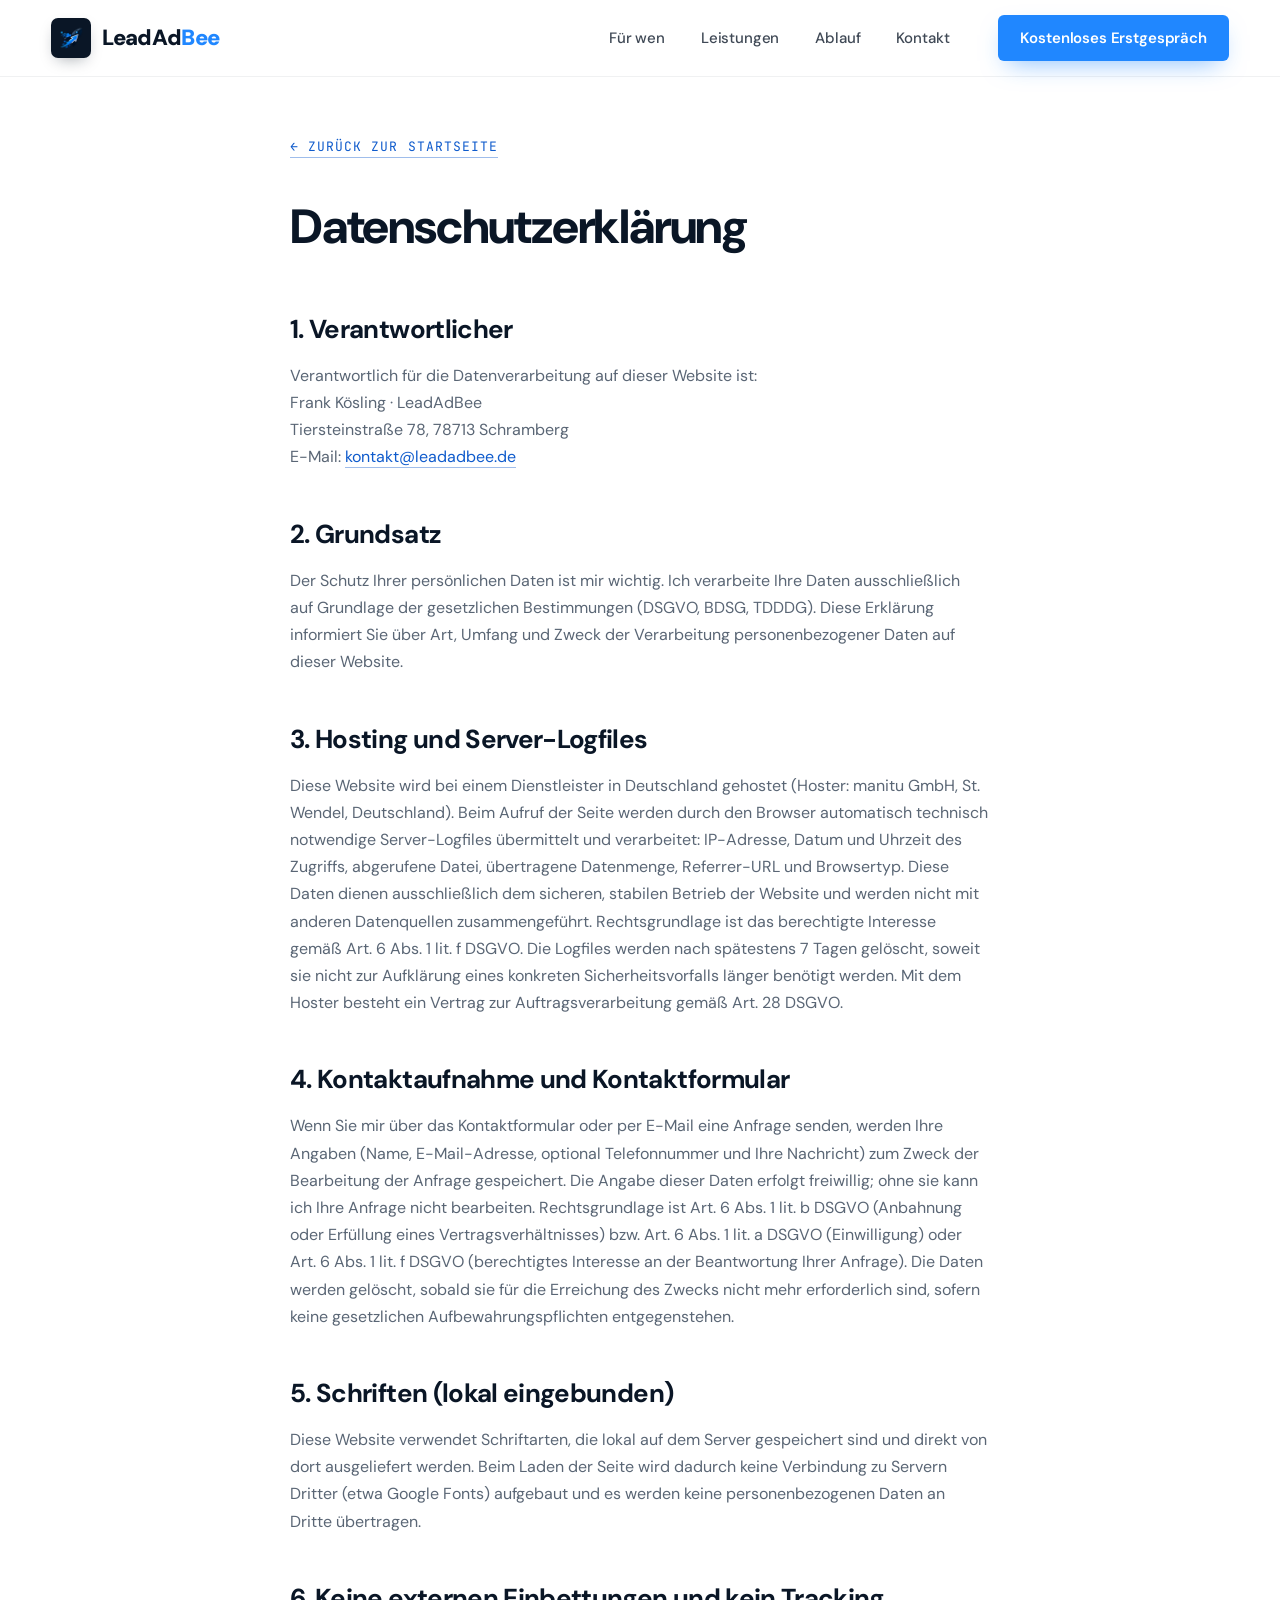
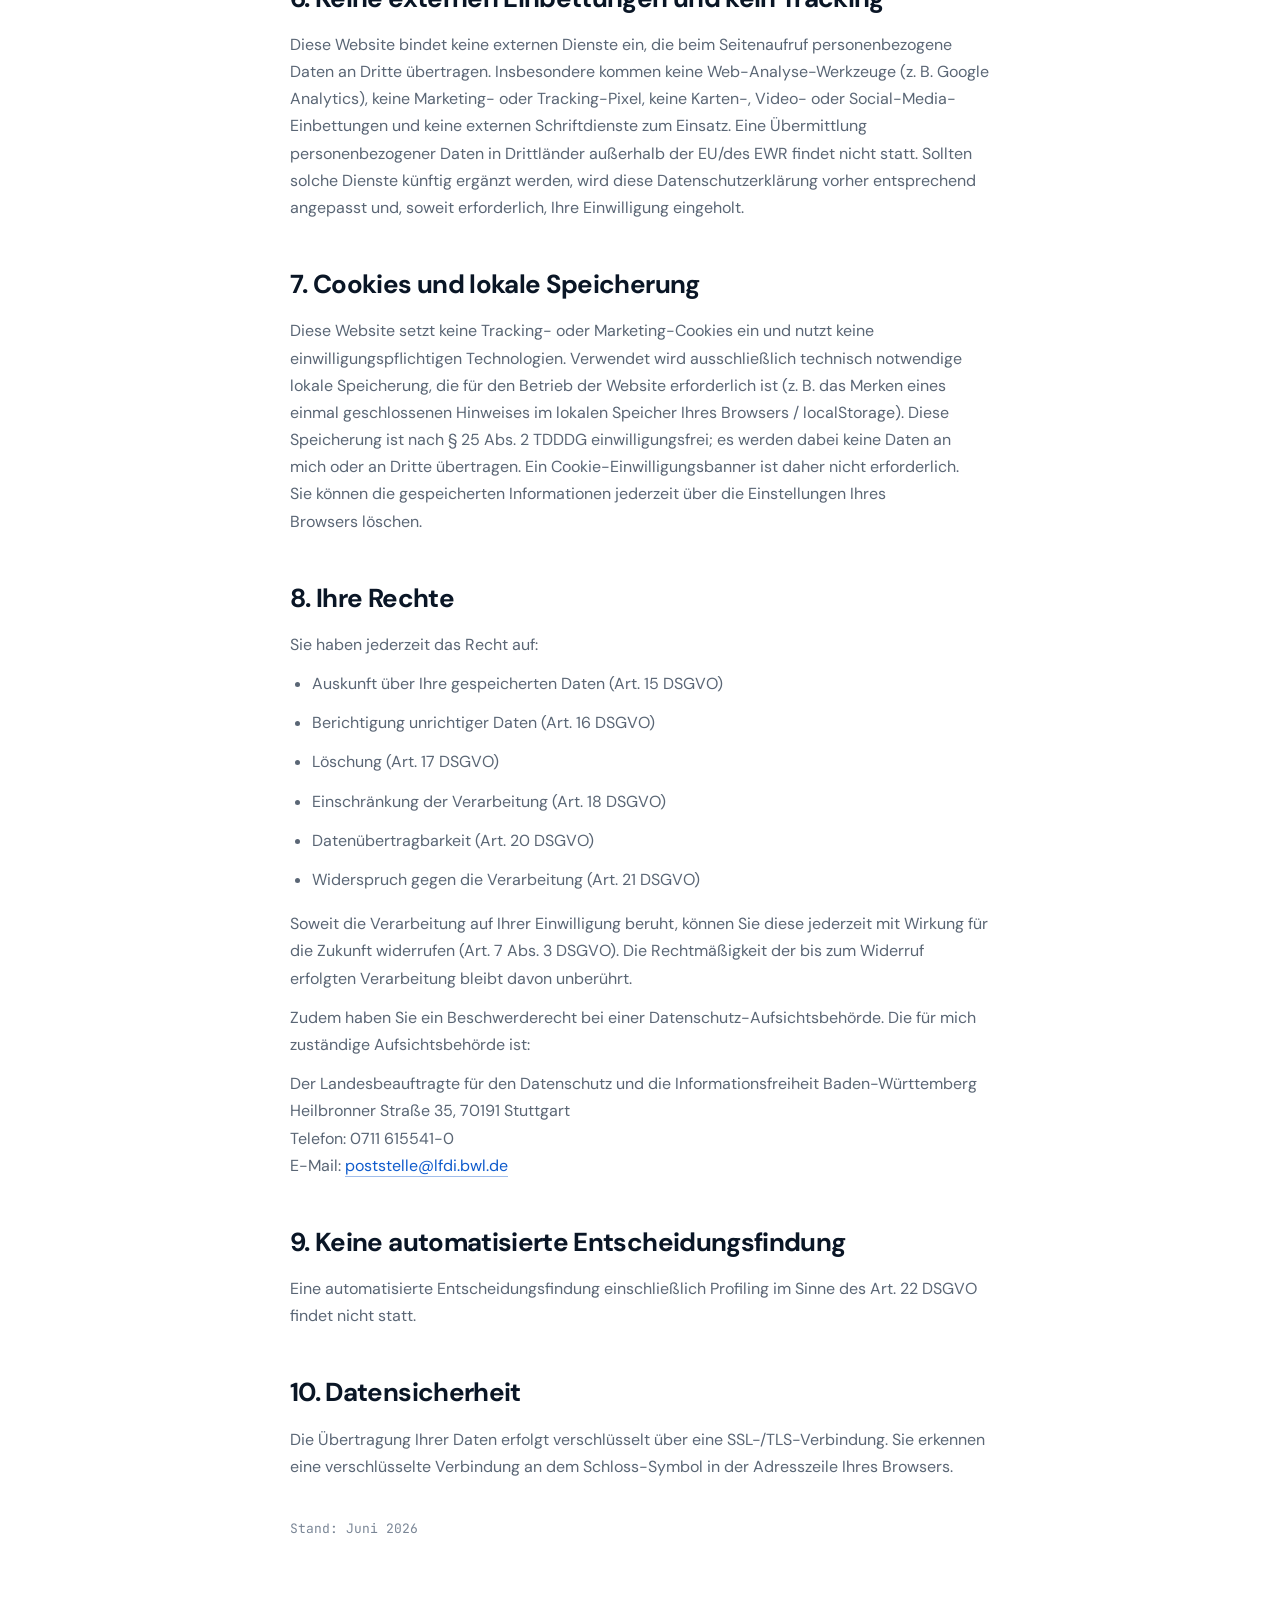
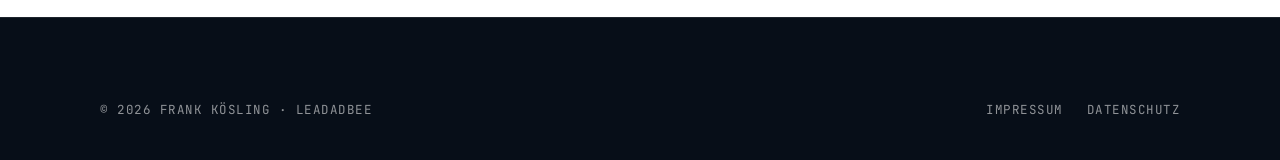
==== datenschutz.html @ 36247100 "Initiales Commit - LeadAdBee Homepage" ====
<!doctype html>
<html lang="de">
<head>
<meta charset="utf-8" />
<meta name="viewport" content="width=device-width, initial-scale=1" />
<title>Datenschutzerklärung · LeadAdBee</title>
<meta name="robots" content="noindex" />
<link rel="icon" href="favicon.png" />
<link rel="preconnect" href="https://fonts.googleapis.com" />
<link rel="preconnect" href="https://fonts.gstatic.com" crossorigin />
<link href="https://fonts.googleapis.com/css2?family=DM+Sans:wght@400;500;600;700;800;900&family=JetBrains+Mono:wght@400;500;600&display=swap" rel="stylesheet" />
<link rel="stylesheet" href="styles.css" />
</head>
<body>

<header class="site-header scrolled" id="header">
  <div class="wrap header-inner">
    <a class="brand-logo" href="index.html" aria-label="LeadAdBee Startseite">
      <span class="brand-tile"><img src="brand/rocket-transparent.png" alt="" /></span>
      <span class="brand-word">LeadAd<span class="bee">Bee</span></span>
    </a>
    <nav class="nav" id="nav">
      <ul class="nav-links">
        <li><a href="index.html#fuer-wen">Für wen</a></li>
        <li><a href="index.html#leistungen">Leistungen</a></li>
        <li><a href="index.html#ablauf">Ablauf</a></li>
        <li><a href="index.html#kontakt">Kontakt</a></li>
      </ul>
      <a href="index.html#kontakt" class="btn header-cta">Kostenloses Erstgespräch</a>
    </nav>
    <button class="nav-toggle" id="navToggle" aria-label="Menü öffnen" aria-expanded="false" aria-controls="nav">
      <span></span><span></span><span></span>
    </button>
  </div>
</header>

<main class="section paper legal">
  <div class="wrap">
    <a href="index.html" class="back">← Zurück zur Startseite</a>
    <h1>Datenschutzerklärung</h1>

    <h2>1. Verantwortlicher</h2>
    <p>
      Verantwortlich für die Datenverarbeitung auf dieser Website ist:<br/>
      Frank Kösling · LeadAdBee<br/>
      Tiersteinstraße 78, 78713 Schramberg<br/>
      E-Mail: <a href="mailto:kontakt@leadadbee.de">kontakt@leadadbee.de</a>
    </p>

    <h2>2. Grundsatz</h2>
    <p>Der Schutz Ihrer persönlichen Daten ist mir wichtig. Ich verarbeite Ihre Daten ausschließlich auf Grundlage der gesetzlichen Bestimmungen (DSGVO, BDSG, TDDDG). Diese Erklärung informiert Sie über Art, Umfang und Zweck der Verarbeitung personenbezogener Daten auf dieser Website.</p>

    <h2>3. Hosting und Server-Logfiles</h2>
    <p>Diese Website wird bei einem Dienstleister in Deutschland gehostet (Hoster: manitu GmbH, St. Wendel, Deutschland). Beim Aufruf der Seite werden durch den Browser automatisch technisch notwendige Server-Logfiles übermittelt und verarbeitet: IP-Adresse, Datum und Uhrzeit des Zugriffs, abgerufene Datei, übertragene Datenmenge, Referrer-URL und Browsertyp. Diese Daten dienen ausschließlich dem sicheren, stabilen Betrieb der Website und werden nicht mit anderen Datenquellen zusammengeführt. Rechtsgrundlage ist das berechtigte Interesse gemäß Art. 6 Abs. 1 lit. f DSGVO. Die Logfiles werden nach spätestens 7 Tagen gelöscht, soweit sie nicht zur Aufklärung eines konkreten Sicherheitsvorfalls länger benötigt werden. Mit dem Hoster besteht ein Vertrag zur Auftragsverarbeitung gemäß Art. 28 DSGVO.</p>

    <h2>4. Kontaktaufnahme und Kontaktformular</h2>
    <p>Wenn Sie mir über das Kontaktformular oder per E-Mail eine Anfrage senden, werden Ihre Angaben (Name, E-Mail-Adresse, optional Telefonnummer und Ihre Nachricht) zum Zweck der Bearbeitung der Anfrage gespeichert. Die Angabe dieser Daten erfolgt freiwillig; ohne sie kann ich Ihre Anfrage nicht bearbeiten. Rechtsgrundlage ist Art. 6 Abs. 1 lit. b DSGVO (Anbahnung oder Erfüllung eines Vertragsverhältnisses) bzw. Art. 6 Abs. 1 lit. a DSGVO (Einwilligung) oder Art. 6 Abs. 1 lit. f DSGVO (berechtigtes Interesse an der Beantwortung Ihrer Anfrage). Die Daten werden gelöscht, sobald sie für die Erreichung des Zwecks nicht mehr erforderlich sind, sofern keine gesetzlichen Aufbewahrungspflichten entgegenstehen.</p>

    <h2>5. Schriften (lokal eingebunden)</h2>
    <p>Diese Website verwendet Schriftarten, die lokal auf dem Server gespeichert sind und direkt von dort ausgeliefert werden. Beim Laden der Seite wird dadurch keine Verbindung zu Servern Dritter (etwa Google Fonts) aufgebaut und es werden keine personenbezogenen Daten an Dritte übertragen.</p>

    <h2>6. Keine externen Einbettungen und kein Tracking</h2>
    <p>Diese Website bindet keine externen Dienste ein, die beim Seitenaufruf personenbezogene Daten an Dritte übertragen. Insbesondere kommen keine Web-Analyse-Werkzeuge (z. B. Google Analytics), keine Marketing- oder Tracking-Pixel, keine Karten-, Video- oder Social-Media-Einbettungen und keine externen Schriftdienste zum Einsatz. Eine Übermittlung personenbezogener Daten in Drittländer außerhalb der EU/des EWR findet nicht statt. Sollten solche Dienste künftig ergänzt werden, wird diese Datenschutzerklärung vorher entsprechend angepasst und, soweit erforderlich, Ihre Einwilligung eingeholt.</p>

    <h2>7. Cookies und lokale Speicherung</h2>
    <p>Diese Website setzt keine Tracking- oder Marketing-Cookies ein und nutzt keine einwilligungspflichtigen Technologien. Verwendet wird ausschließlich technisch notwendige lokale Speicherung, die für den Betrieb der Website erforderlich ist (z. B. das Merken eines einmal geschlossenen Hinweises im lokalen Speicher Ihres Browsers / localStorage). Diese Speicherung ist nach § 25 Abs. 2 TDDDG einwilligungsfrei; es werden dabei keine Daten an mich oder an Dritte übertragen. Ein Cookie-Einwilligungsbanner ist daher nicht erforderlich. Sie können die gespeicherten Informationen jederzeit über die Einstellungen Ihres Browsers löschen.</p>

    <h2>8. Ihre Rechte</h2>
    <p>Sie haben jederzeit das Recht auf:</p>
    <ul>
      <li>Auskunft über Ihre gespeicherten Daten (Art. 15 DSGVO)</li>
      <li>Berichtigung unrichtiger Daten (Art. 16 DSGVO)</li>
      <li>Löschung (Art. 17 DSGVO)</li>
      <li>Einschränkung der Verarbeitung (Art. 18 DSGVO)</li>
      <li>Datenübertragbarkeit (Art. 20 DSGVO)</li>
      <li>Widerspruch gegen die Verarbeitung (Art. 21 DSGVO)</li>
    </ul>
    <p>Soweit die Verarbeitung auf Ihrer Einwilligung beruht, können Sie diese jederzeit mit Wirkung für die Zukunft widerrufen (Art. 7 Abs. 3 DSGVO). Die Rechtmäßigkeit der bis zum Widerruf erfolgten Verarbeitung bleibt davon unberührt.</p>
    <p>Zudem haben Sie ein Beschwerderecht bei einer Datenschutz-Aufsichtsbehörde. Die für mich zuständige Aufsichtsbehörde ist:</p>
    <p>
      Der Landesbeauftragte für den Datenschutz und die Informationsfreiheit Baden-Württemberg<br/>
      Heilbronner Straße 35, 70191 Stuttgart<br/>
      Telefon: 0711 615541-0<br/>
      E-Mail: <a href="mailto:poststelle@lfdi.bwl.de">poststelle@lfdi.bwl.de</a>
    </p>

    <h2>9. Keine automatisierte Entscheidungsfindung</h2>
    <p>Eine automatisierte Entscheidungsfindung einschließlich Profiling im Sinne des Art. 22 DSGVO findet nicht statt.</p>

    <h2>10. Datensicherheit</h2>
    <p>Die Übertragung Ihrer Daten erfolgt verschlüsselt über eine SSL-/TLS-Verbindung. Sie erkennen eine verschlüsselte Verbindung an dem Schloss-Symbol in der Adresszeile Ihres Browsers.</p>

    <p style="margin-top:38px; font-family:var(--mono); font-size:13px; color:var(--muted-2);">Stand: Juni 2026</p>
  </div>
</main>

<footer class="site-footer">
  <div class="wrap">
    <div class="footer-bottom" style="border-top:none; padding-top:0;">
      <div>© 2026 Frank Kösling · LeadAdBee</div>
      <div class="fb-links">
        <a href="impressum.html">Impressum</a>
        <a href="datenschutz.html">Datenschutz</a>
      </div>
    </div>
  </div>
</footer>

</body>
</html>
---- styles.css ----
/* =========================================================
   LeadAdBee — Landingpage · CLEAN / HELL Variante
   Gleiche CI-Bausteine (Boost-Blau, DM Sans, JetBrains Mono,
   Rakete), aber helle, luftige Balance statt dunkler Blöcke.
   ========================================================= */

:root{
  --ink:        #0A1626;
  --ink-2:      #16263d;
  --electric:   #2087FF;
  --electric-2: #5BA4FF;
  --electric-deep: #0F5BCC;

  --bg:         #FFFFFF;   /* Basis */
  --bg-warm:    #F6F5F0;   /* warmes Knochenweiß */
  --bg-blue:    #EDF4FF;   /* zarter Blauschleier */
  --bg-blue-2:  #E1EDFF;

  --line:       rgba(10,22,38,0.09);
  --line-soft:  rgba(10,22,38,0.06);
  --muted:      #5A6675;   /* gedämpfter Fließtext */
  --muted-2:    #7A8696;

  --maxw: 1200px;
  --pad: clamp(20px, 5vw, 60px);
  --sec-y: clamp(52px, 6vw, 92px);

  --r:    6px;    /* knappe, kleine Radien wie Version 1 */
  --r-md: 5px;
  --r-sm: 5px;

  --shadow:    0 24px 60px -22px rgba(10,22,38,0.22);
  --shadow-sm: 0 10px 30px -14px rgba(10,22,38,0.18);
  --shadow-blue: 0 24px 60px -20px rgba(32,135,255,0.42);

  --ff: 'DM Sans', system-ui, -apple-system, sans-serif;
  --mono: 'JetBrains Mono', ui-monospace, monospace;
}

*{ box-sizing:border-box; }
html{ scroll-behavior:smooth; -webkit-text-size-adjust:100%; }
@media (prefers-reduced-motion: reduce){ html{ scroll-behavior:auto; } }
body{
  margin:0; font-family:var(--ff); background:var(--bg); color:var(--ink);
  font-size:17px; line-height:1.62; -webkit-font-smoothing:antialiased;
  text-rendering:optimizeLegibility; overflow-x:hidden;
}
img{ display:block; max-width:100%; -webkit-user-drag:none; user-select:none; -webkit-touch-callout:none; }
a{ color:inherit; text-decoration:none; }
h1,h2,h3,h4{ margin:0; text-wrap:balance; letter-spacing:-0.025em; }
p{ margin:0; text-wrap:pretty; }

.wrap{ width:100%; max-width:var(--maxw); margin:0 auto; padding-inline:var(--pad); }
.section{ padding-block:var(--sec-y); position:relative; }
.section.bg-white{ background:var(--bg); }
.section.bg-warm{ background:var(--bg-warm); }
.section.bg-blue{ background:var(--bg-blue); }

/* ---------- shared type ---------- */
.eyebrow{
  display:inline-flex; align-items:center; gap:9px;
  font-family:var(--mono); font-size:12px; letter-spacing:0.12em;
  text-transform:uppercase; font-weight:500; color:#fff;
  background:var(--ink); border:1px solid var(--ink);
  padding:7px 14px 7px 11px; border-radius:var(--r); margin:0 0 24px;
}
.eyebrow::before{ content:""; width:7px; height:7px; border-radius:50%; background:var(--electric-2); flex:0 0 auto; }
.bg-blue .eyebrow{ background:var(--ink); }

h2.h-sec{ font-size:clamp(31px, 5vw, 54px); line-height:1.04; font-weight:800; letter-spacing:-0.03em; }
.lede{ font-size:clamp(17px, 2vw, 20px); line-height:1.6; color:var(--muted); max-width:48ch; margin-top:20px; }

/* ---------- buttons ---------- */
.btn{
  display:inline-flex; align-items:center; justify-content:center; gap:10px;
  font-family:var(--ff); font-weight:600; font-size:16px; line-height:1;
  padding:16px 26px; min-height:54px; border:none; border-radius:var(--r);
  cursor:pointer; background:var(--electric); color:#fff; letter-spacing:-0.01em;
  transition:background .18s ease, transform .18s ease, box-shadow .18s ease;
  box-shadow:0 10px 26px -10px rgba(32,135,255,0.6);
}
.btn:hover{ background:var(--electric-deep); transform:translateY(-1px); box-shadow:0 16px 32px -12px rgba(32,135,255,0.65); }
.btn:active{ transform:translateY(0); }
.btn .arr{ font-family:var(--mono); font-size:15px; transform:translateY(-1px); }
.btn.ghost{ background:#fff; color:var(--ink); box-shadow:inset 0 0 0 1.5px var(--line); }
.btn.ghost:hover{ background:var(--bg-blue); color:var(--electric-deep); box-shadow:inset 0 0 0 1.5px rgba(32,135,255,0.4); }
.btn.block{ width:100%; }

/* =========================================================
   HEADER
   ========================================================= */
.site-header{
  position:fixed; inset:0 0 auto 0; z-index:100;
  transition:background .3s ease, box-shadow .3s ease, border-color .3s ease;
  border-bottom:1px solid transparent;
}
.site-header.scrolled{
  background:rgba(255,255,255,0.82);
  backdrop-filter:saturate(160%) blur(14px);
  border-bottom:1px solid var(--line-soft);
}
.header-inner{ display:flex; align-items:center; justify-content:space-between; height:76px;
  max-width:1480px; margin:0 auto; padding-inline:clamp(20px,4vw,56px); }

.brand-logo{ display:flex; align-items:center; gap:11px; }
.brand-tile{
  width:40px; height:40px; border-radius:7px; background:var(--ink);
  display:flex; align-items:center; justify-content:center; flex:0 0 auto;
  box-shadow:0 6px 16px -6px rgba(10,22,38,0.4); transition:background .3s ease, box-shadow .3s ease, transform .25s cubic-bezier(.3,.8,.3,1.4); }
.brand-tile img{ width:30px; height:30px; }
.brand-tile .r-navy{ display:none; }
.brand-word{ font-family:var(--ff); font-weight:900; font-size:22px; letter-spacing:-0.03em; color:var(--ink); line-height:1; }
.brand-word .bee{ color:var(--electric); }

.nav{ display:flex; align-items:center; gap:34px; }
.nav-links{ display:flex; align-items:center; gap:6px; list-style:none; margin:0; padding:0; }
.nav-links a{ position:relative; display:inline-block; font-size:15px; font-weight:500; color:var(--ink); opacity:.78;
  padding:9px 15px; border-radius:var(--r); letter-spacing:-0.01em;
  transition:opacity .15s ease, background-color .3s cubic-bezier(.2,.7,.2,1), color .3s ease; }
.nav-links a:hover{ opacity:1; background:var(--bg-blue); }
.nav-links a.active{ opacity:1; background:var(--ink); color:#fff; }
.nav-links a.active:hover{ background:var(--ink); }
.header-cta{ padding:12px 22px; min-height:46px; font-size:15px; }

.nav-toggle{ display:none; background:none; border:none; cursor:pointer; width:46px; height:46px; padding:10px; color:var(--ink); }
.nav-toggle span{ display:block; height:2px; background:currentColor; margin:5px 0; transition:.25s; border-radius:2px; }
.nav-toggle[aria-expanded="true"] span:nth-child(1){ transform:translateY(7px) rotate(45deg); }
.nav-toggle[aria-expanded="true"] span:nth-child(2){ opacity:0; }
.nav-toggle[aria-expanded="true"] span:nth-child(3){ transform:translateY(-7px) rotate(-45deg); }

/* ---------- Header über dunklem Hero: weiße Schrift bis zum Scrollen ---------- */
.site-header.over-hero:not(.scrolled) .brand-word{ color:#fff; }
.site-header.over-hero:not(.scrolled) .brand-tile{ background:#fff; box-shadow:0 8px 22px -8px rgba(0,0,0,0.5); }
.site-header.over-hero:not(.scrolled) .brand-tile .r-white{ display:none; }
.site-header.over-hero:not(.scrolled) .brand-tile .r-navy{ display:block; }
.site-header.over-hero:not(.scrolled) .nav-links a{ color:#fff; }
.site-header.over-hero:not(.scrolled) .nav-links a:hover{ background:rgba(255,255,255,0.14); }
.site-header.over-hero:not(.scrolled) .nav-links a.active{ background:#fff; color:var(--ink); }
.site-header.over-hero:not(.scrolled) .nav-toggle{ color:#fff; }

/* =========================================================
   HERO — cinematisch, Vollbild, Text fährt beim Laden ein
   ========================================================= */
.hero-cine{ position:relative; min-height:100svh; display:flex; flex-direction:column;
  justify-content:space-between; overflow:hidden; color:#fff; padding-top:104px; background:var(--ink-2); }
.hero-cine-bg{ position:absolute; inset:0 0 auto 0; height:118%; z-index:0; will-change:transform; }
.hero-cine-bg img{ width:100%; height:100%; object-fit:cover; object-position:center 22%;
  transform:scale(1.06); animation:heroZoom 7s ease-out forwards; }
@keyframes heroZoom{ to{ transform:scale(1); } }
.hero-cine-bg::after{ content:""; position:absolute; inset:0;
  background:linear-gradient(180deg, rgba(5,11,20,0.62) 0%, rgba(5,11,20,0.18) 30%, rgba(5,11,20,0.40) 60%, rgba(5,11,20,0.92) 100%); }

.hero-cine-inner{ position:relative; z-index:2; flex:1; display:flex; flex-direction:column;
  justify-content:space-between; padding-block:clamp(20px,3vw,40px) clamp(28px,4vw,52px); gap:clamp(24px,4vw,48px);
  max-width:1480px; padding-inline:clamp(20px,4vw,56px); }
.hero-cine-top{ opacity:0; animation:fadeDown 1s ease .15s forwards; }
.hero-spectrum{ font-family:var(--mono); font-size:clamp(11px,1.3vw,13px); letter-spacing:0.22em;
  text-transform:uppercase; color:rgba(255,255,255,0.92); margin:0 0 12px; font-weight:500;
  text-shadow:0 1px 12px rgba(5,11,20,0.5); }
.hero-studio{ font-weight:300; font-size:clamp(19px,2.2vw,27px); line-height:1.1; letter-spacing:-0.015em; color:#fff; margin:0; max-width:18ch; }

.hero-cine-bottom{ display:grid; grid-template-columns:1fr; gap:clamp(24px,3vw,40px); align-items:end; }
.hero-cine-title{ font-size:clamp(38px, 6.4vw, 74px); line-height:0.98; font-weight:800; letter-spacing:-0.04em;
  max-width:10ch;
  opacity:0; animation:fadeUp 1.1s cubic-bezier(.2,.7,.2,1) .3s forwards; text-wrap:balance; }
.hero-cine-title em{ font-style:normal; color:var(--electric-2); }
.hero-cine-right{ opacity:0; animation:fadeUp 1.1s cubic-bezier(.2,.7,.2,1) .55s forwards; }
.hero-cine-right p{ font-size:clamp(16px,1.6vw,19px); line-height:1.6; color:rgba(255,255,255,0.88); max-width:46ch; }
.hero-cine-actions{ display:flex; flex-wrap:wrap; gap:13px; margin-top:26px; }
.btn.ghost-light{ background:rgba(255,255,255,0.06); color:#fff; box-shadow:inset 0 0 0 1.5px rgba(255,255,255,0.45); }
.btn.ghost-light:hover{ background:rgba(255,255,255,0.16); color:#fff; box-shadow:inset 0 0 0 1.5px rgba(255,255,255,0.7); }

.hero-cine-trust{ display:flex; flex-wrap:wrap; gap:10px 26px; font-size:14px; color:rgba(255,255,255,0.78);
  border-top:1px solid rgba(255,255,255,0.16); padding-top:24px;
  opacity:0; animation:fadeUp 1.1s cubic-bezier(.2,.7,.2,1) .8s forwards; }
.hero-cine-trust span{ display:inline-flex; align-items:center; gap:9px; font-weight:500; }
.hero-cine-trust span svg{ width:18px; height:18px; color:var(--electric-2); flex:0 0 auto; }

@keyframes fadeUp{ from{ opacity:0; transform:translateY(34px); } to{ opacity:1; transform:none; } }
@keyframes fadeDown{ from{ opacity:0; transform:translateY(-16px); } to{ opacity:1; transform:none; } }
@media (prefers-reduced-motion: reduce){
  .hero-cine-bg img, .hero-cine-top, .hero-cine-title, .hero-cine-right, .hero-cine-trust{ animation:none !important; opacity:1 !important; transform:none !important; }
}
@media (min-width:880px){
  .hero-cine-bottom{ grid-template-columns:1.35fr 1fr; }
}

/* =========================================================
   PROBLEM
   ========================================================= */
.cards-3{ display:grid; grid-template-columns:1fr; gap:20px; margin-top:50px; }
.pcard{
  background:#fff; border-radius:var(--r-md); padding:34px 30px;
  box-shadow:var(--shadow-sm); border:1px solid var(--line-soft);
  display:flex; flex-direction:column; gap:14px;
}
.pcard .pc-ico{ width:54px; height:54px; border-radius:8px; background:var(--bg-blue);
  display:flex; align-items:center; justify-content:center; color:var(--electric); }
.pcard .pc-ico svg{ width:27px; height:27px; }
.pcard h3{ font-size:21px; font-weight:700; line-height:1.18; }
.pcard p{ color:var(--muted); font-size:16px; line-height:1.55; }

/* =========================================================
   FÜR WEN
   ========================================================= */
.seg-grid{ display:grid; grid-template-columns:1fr; gap:24px; margin-top:50px; }
.segment{ border-radius:var(--r); overflow:hidden; background:#fff; box-shadow:var(--shadow-sm);
  border:1px solid var(--line-soft); display:flex; flex-direction:column; }
.segment .seg-photo{ aspect-ratio:16/11; overflow:hidden; background:var(--bg-warm); }
.segment .seg-photo img{ width:100%; height:100%; object-fit:cover; }
.segment .seg-body{ padding:32px 32px 36px; }
.segment .seg-label{ font-family:var(--mono); font-size:11.5px; letter-spacing:0.12em; text-transform:uppercase; color:var(--electric-deep); }
.segment h3{ font-size:clamp(24px,3vw,30px); font-weight:700; margin-top:8px; }
.segment p{ color:var(--muted); margin-top:12px; font-size:16.5px; }
.segment .jobs{ display:flex; flex-wrap:wrap; gap:9px; margin-top:22px; }
.segment .jobs span{ font-size:14px; font-weight:500; color:var(--ink-2);
  background:var(--bg-blue); padding:8px 14px; border-radius:var(--r); }

/* offenes Segment 03 — Einladung */
.seg-open{
  margin-top:24px; background:linear-gradient(135deg, var(--bg-blue), var(--bg-blue-2));
  border:1px solid rgba(32,135,255,0.16); border-radius:var(--r);
  overflow:hidden; display:grid; grid-template-columns:1fr;
}
.seg-open-photo{ background:var(--bg-warm); min-height:260px; }
.seg-open-photo img{ width:100%; height:100%; object-fit:cover; }
.seg-open-body{ padding:clamp(30px,4vw,46px); display:flex; flex-direction:column; align-items:flex-start;
  justify-content:center; gap:clamp(18px,2.4vw,26px); }
.seg-open-text{ min-width:0; }
.seg-open-text .seg-label{ font-family:var(--mono); font-size:11.5px; letter-spacing:0.12em; text-transform:uppercase; color:var(--electric-deep); }
.seg-open-text h3{ font-size:clamp(22px,2.8vw,28px); font-weight:700; margin-top:8px; }
.seg-open-text p{ color:var(--muted); margin-top:12px; font-size:16.5px; max-width:62ch; }
.seg-open-btn{ flex:0 0 auto; }
@media (min-width:760px){
  .seg-open{ grid-template-columns:0.82fr 1.18fr; }
}

/* Für wen — Stapelkarten (Blätter-Effekt, sticky) */
.seg-stack{ position:relative; margin-top:48px; }
.scard{ position:sticky; top:88px; background:#fff; border:1px solid var(--line-soft);
  border-radius:var(--r); overflow:hidden; box-shadow:var(--shadow); margin-bottom:22px; }
.scard:last-child{ margin-bottom:0; }
.scard-inner{ display:grid; grid-template-columns:1fr; min-height:clamp(300px,34vw,380px); }
.scard .txt{ padding:clamp(28px,3.4vw,46px); display:flex; flex-direction:column; }
.scard .scard-num{ width:46px; height:46px; border-radius:var(--r); background:var(--ink); color:#fff;
  display:flex; align-items:center; justify-content:center; font-family:var(--mono); font-size:15px; flex:0 0 auto; }
.scard .seg-label{ font-family:var(--mono); font-size:11.5px; letter-spacing:0.12em; text-transform:uppercase; color:var(--electric-deep); margin-top:18px; }
.scard h3{ font-size:clamp(24px,3vw,32px); font-weight:800; letter-spacing:-0.02em; line-height:1.08; margin-top:8px; }
.scard .scard-desc{ color:var(--muted); margin-top:12px; font-size:16.5px; max-width:46ch; }
.scard .jobs{ display:flex; flex-wrap:wrap; gap:8px; margin-top:22px; }
.scard .jobs span{ font-size:13.5px; font-weight:500; color:var(--ink-2); background:var(--bg-blue); padding:7px 12px; border-radius:var(--r); }
.scard .scard-cta{ margin-top:auto; align-self:flex-start; }
.scard .ph{ min-height:230px; overflow:hidden; background:var(--bg-warm); order:-1; }
.scard .ph img{ width:100%; height:100%; object-fit:cover; }
@media (min-width:820px){
  .scard-inner{ grid-template-columns:1.05fr 0.95fr; height:526px; }
  .scard .ph{ order:0; }
}
/* Handy im Querformat: gestapelt + Auto-Höhe, damit Text + Bild sichtbar sind */
@media (orientation:landscape) and (max-height:600px){
  .scard-inner{ grid-template-columns:1fr; height:auto; min-height:0; }
  .scard .ph{ order:-1; aspect-ratio:16/9; }
  .scard{ position:relative; top:auto; }
}

/* =========================================================
   STORY + KPI
   ========================================================= */
.story-grid{ display:grid; grid-template-columns:1fr; gap:clamp(34px,5vw,64px); align-items:center; }
.story-photo .frame{ border-radius:var(--r); overflow:hidden; aspect-ratio:3/2; box-shadow:var(--shadow); }
.story-photo .frame + .frame{ margin-top:clamp(20px,2.5vw,28px); }
.story-photo .frame img{ width:100%; height:100%; object-fit:cover; }
.story-copy p + p{ margin-top:18px; }
.story-copy p{ color:var(--muted); font-size:17px; line-height:1.7; }
.story-copy .h-sec{ margin-bottom:8px; }
.story-sign{ font-family:var(--mono); font-size:13px; letter-spacing:0.05em; text-transform:uppercase;
  color:var(--ink); margin-top:26px; display:flex; align-items:center; gap:12px; font-weight:500; }
.story-sign::before{ content:""; width:28px; height:2px; background:var(--electric); }

.kpi-band{ display:grid; grid-template-columns:repeat(2,1fr); gap:16px; margin-top:clamp(44px,5vw,68px); }
.kpi{ background:#fff; border-radius:var(--r-md); padding:30px 26px; box-shadow:var(--shadow-sm);
  border:1px solid var(--line-soft); display:flex; flex-direction:column; gap:10px; align-items:center; text-align:center; justify-content:center; }
.kpi .num{ font-family:var(--ff); font-size:clamp(30px,4.4vw,44px); font-weight:800; color:var(--electric-deep); letter-spacing:-0.03em; line-height:1; }
.kpi .lbl{ font-size:14.5px; color:var(--muted); line-height:1.45; }

/* =========================================================
   LEISTUNGEN
   ========================================================= */
.leist-grid{ display:grid; grid-template-columns:1fr; gap:28px; margin-top:50px; align-items:start; }
.leist-cta{ margin-top:clamp(30px,4vw,44px); display:flex; flex-direction:column; align-items:center; text-align:center; gap:18px; }
.leist-cta-note{ font-size:clamp(16px,1.8vw,18.5px); color:var(--muted); max-width:54ch; line-height:1.6; }
.leist-cta-note strong{ color:var(--ink); font-weight:700; }
.leist-photo{ border-radius:var(--r); overflow:hidden; min-height:260px; flex:1 1 auto; background:var(--bg-warm); box-shadow:var(--shadow-sm); }
.leist-photo img{ width:100%; height:100%; object-fit:cover; }
.maincard{
  background:#fff; border-radius:var(--r); padding:clamp(30px,4vw,46px);
  box-shadow:var(--shadow); border:1px solid var(--line-soft); display:flex; flex-direction:column;
}
.maincard .mc-label{ font-family:var(--mono); font-size:11.5px; letter-spacing:0.12em; text-transform:uppercase; color:var(--electric-deep); }
.maincard h3{ font-size:clamp(24px,3.2vw,32px); font-weight:700; margin-top:10px; }
.maincard .mc-sub{ color:var(--muted); margin-top:10px; font-size:16.5px; }
.feature-list{ list-style:none; margin:24px 0 0; padding:0; display:grid; grid-template-columns:1fr; gap:22px 30px; }
.feature-list li{ display:flex; gap:12px; align-items:flex-start;
  font-size:15.5px; line-height:1.45; color:var(--ink-2); }
.feature-list li .ck{ color:var(--electric); flex:0 0 auto; margin-top:1px;
  width:22px; height:22px; border-radius:50%; background:var(--bg-blue);
  display:flex; align-items:center; justify-content:center; }
.feature-list li .ck svg{ width:14px; height:14px; display:block; }
.price-block{ margin-top:28px; padding-top:24px; border-top:1px solid var(--line);
  display:flex; flex-direction:column; }
@media (min-width:960px){
  .price-block{ flex:1 1 auto; padding-top:0; margin-bottom:calc(-1 * clamp(30px,4vw,46px)); justify-content:center; }
}
.price-row{ display:flex; flex-direction:column; align-items:flex-start; gap:8px; }
.price-row .price{ font-size:clamp(23px,3vw,30px); font-weight:800; letter-spacing:-0.02em; line-height:1.1; }
.price-row .price em{ font-style:normal; color:var(--electric); }
.price-row .price-note{ font-size:14px; color:var(--muted-2); font-family:var(--mono); margin-top:0; }
.maincard .btn{ margin-top:26px; align-self:flex-start; }
.stufe2{ margin-top:28px; padding:24px 26px; border:1px dashed rgba(32,135,255,0.4);
  border-radius:var(--r-md); background:var(--bg-blue); display:flex; gap:18px; align-items:flex-start; }
.stufe2 .s2-tag{ font-family:var(--mono); font-size:11.5px; letter-spacing:0.1em; text-transform:uppercase; color:var(--electric-deep); flex:0 0 auto; padding-top:2px; }
.stufe2 p{ color:var(--muted); font-size:15.5px; line-height:1.55; }
.stufe2 p b{ color:var(--ink); font-weight:600; }

/* =========================================================
   ABLAUF
   ========================================================= */
.steps{ display:grid; grid-template-columns:1fr; gap:20px; margin-top:50px; }
.step{ background:#fff; border-radius:var(--r-md); padding:30px 28px; box-shadow:var(--shadow-sm);
  border:1px solid var(--line-soft); display:flex; flex-direction:column; gap:13px; }
.step .st-num{ font-family:var(--mono); font-weight:600; font-size:15px; color:#fff;
  width:44px; height:44px; border-radius:7px; background:var(--electric);
  display:flex; align-items:center; justify-content:center; box-shadow:0 8px 18px -8px rgba(32,135,255,0.7); }
.step h3{ font-size:20px; font-weight:700; }
.step p{ color:var(--muted); font-size:15.5px; line-height:1.55; }

/* =========================================================
   VERTRAUEN
   ========================================================= */
.trust-grid{ display:grid; grid-template-columns:1fr; gap:24px; margin-top:50px; }
.station{ background:#fff; border-radius:var(--r); overflow:hidden; box-shadow:var(--shadow-sm);
  border:1px solid var(--line-soft); display:flex; flex-direction:column; }
.station .st-photo{ aspect-ratio:16/10; overflow:hidden; background:var(--bg-warm); }
.station .st-photo img{ width:100%; height:100%; object-fit:cover; }
.station .st-body{ padding:30px 30px 32px; }
.station .st-tag{ font-family:var(--mono); font-size:11.5px; letter-spacing:0.12em; text-transform:uppercase; color:var(--electric-deep); }
.station h3{ font-size:22px; font-weight:700; margin-top:8px; }
.station p{ color:var(--muted); margin-top:10px; font-size:16px; }

.guarantees{ margin-top:24px; display:grid; grid-template-columns:1fr; gap:16px; }
.guarantee{ display:flex; gap:14px; align-items:flex-start; padding:22px 24px; background:#fff;
  border-radius:var(--r-md); box-shadow:var(--shadow-sm); border:1px solid var(--line-soft); }
.guarantee .g-ck{ color:var(--electric); flex:0 0 auto; margin-top:1px;
  width:26px; height:26px; border-radius:50%; background:var(--bg-blue);
  display:flex; align-items:center; justify-content:center; }
.guarantee .g-ck svg{ width:15px; height:15px; display:block; }
.guarantee b{ font-weight:700; }
.guarantee span.tx{ color:var(--muted); }

/* =========================================================
   ANTI-POSITIONING (hell, blau getönt)
   ========================================================= */
.anti-list{ margin-top:48px; display:grid; grid-template-columns:1fr; gap:16px; }
.anti-item{ background:#fff; border-radius:var(--r-md); padding:26px 28px; box-shadow:var(--shadow-sm);
  border:1px solid var(--line-soft); }
.anti-item .ai-head{ display:flex; gap:14px; align-items:baseline; }
.anti-item .ai-x{ font-family:var(--mono); color:var(--electric); font-weight:600; font-size:15px; flex:0 0 auto; }
.anti-item h3{ font-size:clamp(19px,2.4vw,24px); font-weight:700; }
.anti-item p{ color:var(--muted); font-size:16px; line-height:1.55; padding-left:32px; margin-top:6px; }
.anti-close{ margin-top:28px; padding:34px clamp(28px,4vw,46px); border-radius:var(--r);
  background:linear-gradient(135deg, var(--ink-2), var(--ink));
  color:#fff; font-size:clamp(19px,2.4vw,24px); line-height:1.5; font-weight:600; box-shadow:var(--shadow); }
.anti-close em{ font-style:normal; color:var(--electric-2); }

/* =========================================================
   FAQ
   ========================================================= */
.faq-list{ margin-top:46px; max-width:860px; }
.faq{ background:#fff; border-radius:var(--r-md); margin-bottom:14px; box-shadow:var(--shadow-sm); border:1px solid var(--line-soft); overflow:hidden; }
.faq summary{ list-style:none; cursor:pointer; padding:24px 56px 24px 26px;
  font-size:clamp(16.5px,2vw,19px); font-weight:600; position:relative;
  display:flex; align-items:flex-start; gap:14px; }
.faq summary::-webkit-details-marker{ display:none; }
.faq summary .fq-plus{ position:absolute; right:24px; top:26px; width:22px; height:22px; flex:0 0 auto; transition:transform .25s ease; }
.faq summary .fq-plus::before, .faq summary .fq-plus::after{ content:""; position:absolute; background:var(--electric); border-radius:2px; }
.faq summary .fq-plus::before{ left:0; top:10px; width:22px; height:2px; }
.faq summary .fq-plus::after{ left:10px; top:0; width:2px; height:22px; transition:transform .25s ease; }
.faq[open] summary .fq-plus::after{ transform:rotate(90deg); opacity:0; }
.faq .fq-q-num{ font-family:var(--mono); font-size:13px; color:var(--electric-deep); flex:0 0 auto; padding-top:2px; }
.faq .fq-a{ padding:0 56px 26px 26px; color:var(--muted); font-size:16.5px; line-height:1.65; max-width:72ch; }

/* =========================================================
   FINAL CTA (helles Panel)
   ========================================================= */
.final-panel{
  background:linear-gradient(150deg, var(--bg-blue), var(--bg-blue-2));
  border-radius:var(--r); padding:clamp(32px,5vw,64px);
  display:grid; grid-template-columns:1fr; gap:clamp(30px,4vw,44px); align-items:start;
  border:1px solid rgba(32,135,255,0.16);
}
.final-panel > div{ max-width:62ch; }
.final-panel .contact-form{ width:100%; }
.final-panel h2{ font-size:clamp(30px,4.6vw,50px); font-weight:800; line-height:1.04; letter-spacing:-0.03em; }
.final-lede{ color:var(--muted); margin-top:20px; font-size:clamp(16.5px,2vw,19px); line-height:1.6; max-width:44ch; }
.final-alt{ margin-top:26px; font-size:16px; color:var(--muted); }
.final-alt a{ color:var(--electric-deep); font-weight:600; border-bottom:1px solid rgba(15,91,204,0.4); padding-bottom:1px; }

/* === Norré-Stil: zentrierter dunkler Abschluss-CTA === */
.final-cta{ background:var(--ink); color:#fff; text-align:center; }
.final-cta-inner{ display:flex; flex-direction:column; align-items:center; }
.final-cta .cta-eyebrow{ background:transparent; border:none; padding:0; color:rgba(255,255,255,0.6);
  font-family:var(--mono); font-size:12px; letter-spacing:0.28em; text-transform:uppercase; gap:10px; }
.final-cta .cta-eyebrow::before{ background:var(--electric); }
.final-cta-title{ font-weight:800; font-size:clamp(38px,6vw,82px); line-height:0.98; letter-spacing:-0.04em;
  margin-top:20px; max-width:15ch; }
.final-cta-lede{ color:rgba(255,255,255,0.7); margin-top:22px; font-size:clamp(16.5px,2vw,20px); line-height:1.6; max-width:46ch; }
.cta-pill{ display:inline-flex; align-items:center; gap:14px; font-family:var(--ff); font-weight:600;
  font-size:13.5px; letter-spacing:0.06em; text-transform:uppercase; padding:8px 8px 8px 26px; border-radius:100px;
  background:transparent; color:#fff; box-shadow:inset 0 0 0 1.5px rgba(255,255,255,0.4);
  transition:box-shadow .2s ease, transform .2s ease; margin-top:36px; }
.cta-pill .circ{ width:38px; height:38px; border-radius:50%; background:#fff; color:var(--ink);
  display:flex; align-items:center; justify-content:center; font-family:var(--mono); font-size:15px; transition:.2s ease; }
.cta-pill:hover{ box-shadow:inset 0 0 0 1.5px #fff; transform:translateY(-1px); }
.cta-pill:hover .circ{ background:var(--electric); color:#fff; }

/* Chevron-Reihe, die auf den Kontakt-Button zuläuft */
.cc-chevrons{ display:flex; align-items:center; justify-content:center; flex-wrap:nowrap;
  gap:clamp(5px,1.3vw,14px); margin-top:38px; max-width:100%; }
.cc-chevrons .cta-pill{ margin-top:0; flex:0 0 auto; margin-inline:clamp(8px,1.6vw,18px); }
.chev{ font-family:var(--mono); font-weight:500; color:#fff; opacity:0.12; line-height:1;
  font-size:clamp(15px,2.1vw,27px); flex:0 0 auto; user-select:none; }
@media (prefers-reduced-motion: no-preference){
  .chev{ animation:chevPulse 2.2s linear infinite; }
  .cc-chevrons .chev:nth-child(1){ animation-delay:0s; }
  .cc-chevrons .chev:nth-child(2){ animation-delay:.16s; }
  .cc-chevrons .chev:nth-child(3){ animation-delay:.32s; }
  .cc-chevrons .chev:nth-child(4){ animation-delay:.48s; }
  .cc-chevrons .chev:nth-child(5){ animation-delay:.64s; }
  .cc-chevrons .chev:nth-child(7){ animation-delay:.64s; }
  .cc-chevrons .chev:nth-child(8){ animation-delay:.48s; }
  .cc-chevrons .chev:nth-child(9){ animation-delay:.32s; }
  .cc-chevrons .chev:nth-child(10){ animation-delay:.16s; }
  .cc-chevrons .chev:nth-child(11){ animation-delay:0s; }
}
@keyframes chevPulse{ 0%,100%{ opacity:0.12; } 50%{ opacity:0.85; } }
@media (prefers-reduced-motion: reduce){ .chev{ opacity:0.3; } }
@media (max-width:600px){
  .cc-chevrons .chev:nth-child(1), .cc-chevrons .chev:nth-child(2),
  .cc-chevrons .chev:nth-child(10), .cc-chevrons .chev:nth-child(11){ display:none; }
}
@media (max-width:420px){
  .cc-chevrons .chev:nth-child(3), .cc-chevrons .chev:nth-child(9){ display:none; }
}
.final-cta .final-alt{ margin-top:28px; color:rgba(255,255,255,0.6); }
.final-cta .final-alt a{ color:var(--electric-2); border-bottom:1px solid currentColor; }

.contact-form{ background:#fff; border-radius:var(--r); padding:clamp(26px,3.4vw,38px);
  box-shadow:var(--shadow); display:grid; grid-template-columns:1fr 1fr; gap:18px; }
.contact-form .field-name{ grid-column:1; }
.contact-form .field-mail{ grid-column:2; }
.contact-form .field-tel{ grid-column:1 / -1; }
.contact-form .field-msg{ grid-column:1 / -1; }
.contact-form .form-consent{ grid-column:1 / -1; }
.contact-form .btn{ grid-column:1 / -1; }
.contact-form .form-ok{ grid-column:1 / -1; }
@media (max-width:560px){ .contact-form{ grid-template-columns:1fr; } .contact-form .field-mail{ grid-column:1; } }
.field{ display:flex; flex-direction:column; gap:7px; }
.field label{ font-size:12.5px; font-family:var(--mono); letter-spacing:0.06em; text-transform:uppercase; color:var(--muted); }
.field input, .field textarea{ font-family:var(--ff); font-size:16px; color:var(--ink);
  background:var(--bg-warm); border:1px solid var(--line); border-radius:var(--r-sm);
  padding:14px 15px; width:100%; resize:vertical; transition:border-color .15s ease, background .15s ease; }
.field input::placeholder, .field textarea::placeholder{ color:var(--muted-2); }
.field input:focus, .field textarea:focus{ outline:none; border-color:var(--electric); background:#fff; box-shadow:0 0 0 4px rgba(32,135,255,0.1); }
.form-consent{ display:flex; gap:11px; align-items:flex-start; font-size:13.5px; color:var(--muted); line-height:1.5; }
.form-consent input{ margin-top:3px; width:17px; height:17px; flex:0 0 auto; accent-color:var(--electric); }
.form-consent a{ color:var(--electric-deep); border-bottom:1px solid currentColor; }
.form-ok{ display:none; padding:18px 20px; border-radius:var(--r-sm); background:var(--bg-blue);
  border:1px solid rgba(32,135,255,0.4); color:var(--ink); font-size:15.5px; line-height:1.5; }
.form-ok.show{ display:block; }

/* =========================================================
   FOOTER (ruhiger Ink-Abschluss)
   ========================================================= */
.site-footer{ background:#070E18; color:#fff; border-top:1px solid rgba(255,255,255,0.09); padding-block:clamp(56px,7vw,82px) 40px; }
.footer-top{ display:grid; grid-template-columns:1fr; gap:36px; padding-bottom:40px; border-bottom:1px solid rgba(255,255,255,0.1); }
.footer-brand .brand-tile{ background:#fff; }
.footer-brand .brand-word{ color:#fff; }
.footer-claim{ color:rgba(255,255,255,0.6); margin-top:18px; max-width:34ch; font-size:16px; line-height:1.55; }
.footer-col h4{ font-family:var(--mono); font-size:11.5px; letter-spacing:0.12em; text-transform:uppercase; color:var(--electric-2); font-weight:500; margin-bottom:16px; }
.footer-col ul{ list-style:none; margin:0; padding:0; display:flex; flex-direction:column; gap:11px; }
.footer-col a, .footer-col li{ color:rgba(255,255,255,0.74); font-size:15.5px; }
.footer-col a:hover{ color:#fff; }
.footer-bottom{ display:flex; flex-wrap:wrap; gap:14px 30px; justify-content:space-between; align-items:center;
  padding-top:30px; font-family:var(--mono); font-size:12.5px; letter-spacing:0.04em; text-transform:uppercase; color:rgba(255,255,255,0.55); }
.footer-bottom .fb-links{ display:flex; gap:24px; }

/* =========================================================
   LEGAL
   ========================================================= */
.legal{ padding-top:132px; min-height:60vh; }
.legal .wrap{ max-width:820px; }
.legal h1{ font-size:clamp(30px,5vw,48px); font-weight:800; }
.legal h2{ font-size:clamp(20px,2.6vw,26px); font-weight:700; margin-top:42px; }
.legal h3{ font-size:18px; font-weight:600; margin-top:26px; }
.legal p, .legal li{ color:var(--muted); font-size:16px; line-height:1.7; margin-top:12px; }
.legal ul{ margin-top:12px; padding-left:22px; }
.legal a{ color:var(--electric-deep); border-bottom:1px solid rgba(15,91,204,0.4); }
.legal .back{ font-family:var(--mono); font-size:13px; text-transform:uppercase; letter-spacing:0.08em; color:var(--electric-deep); display:inline-flex; gap:8px; margin-bottom:30px; }

/* =========================================================
   RESPONSIVE
   ========================================================= */
@media (min-width: 720px){
  .cards-3{ grid-template-columns:repeat(3,1fr); }
  .seg-grid{ grid-template-columns:1fr 1fr; }
  .steps{ grid-template-columns:repeat(2,1fr); }
  .trust-grid{ grid-template-columns:1fr 1fr; }
  .guarantees{ grid-template-columns:1fr 1fr; }
  .anti-list{ grid-template-columns:1fr 1fr; }
  .kpi-band{ grid-template-columns:repeat(4,1fr); }
  .footer-top{ grid-template-columns:1.6fr 1fr 1fr; }
}
@media (min-width: 960px){
  .hero-grid{ grid-template-columns:1.05fr 0.95fr; }
  .story-grid{ grid-template-columns:0.92fr 1.08fr; align-items:center; }
  .story-grid.reverse .story-photo{ order:2; }
  .leist-grid{ grid-template-columns:1fr 1fr; }
  .steps{ grid-template-columns:repeat(4,1fr); }
}
@media (max-width: 860px){
  .nav-links, .header-cta{ display:none; }
  .nav-toggle{ display:block; }
  .nav.open{ display:flex; position:fixed; inset:76px 0 auto 0; flex-direction:column; align-items:stretch; gap:0;
    background:#fff; border-top:1px solid var(--line-soft); padding:8px var(--pad) 28px; box-shadow:var(--shadow-sm); }
  .nav.open .nav-links{ flex-direction:column; align-items:stretch; gap:0; width:100%; }
  .nav.open .nav-links li{ border-bottom:1px solid var(--line-soft); }
  .nav.open .nav-links a{ display:block; padding:18px 0; font-size:18px; opacity:1; }
  .nav.open .nav-links a.active{ background:transparent; color:var(--electric); }
  .nav.open .header-cta{ display:inline-flex; margin-top:22px; }
}

/* =========================================================
   MOTION — dezente Scroll-Reveals + Hover-Lift
   Nur aktiv, wenn der Nutzer Bewegung zulässt (sonst alles sichtbar).
   ========================================================= */
@media (prefers-reduced-motion: no-preference){
  body.anim .reveal{
    opacity:0; transform:translateY(20px);
    transition:opacity .7s cubic-bezier(.2,.7,.2,1), transform .7s cubic-bezier(.2,.7,.2,1);
    will-change:opacity, transform;
  }
  body.anim .reveal.in{ opacity:1; transform:none; }

  /* Hover-Lift auf interaktiven Karten */
  .pcard, .segment, .station, .step{
    transition:transform .28s cubic-bezier(.2,.7,.2,1), box-shadow .28s ease;
  }
  .pcard:hover, .segment:hover, .station:hover, .step:hover{
    transform:translateY(-5px);
    box-shadow:0 22px 50px -24px rgba(10,22,38,0.30);
  }
  /* Logo-Rakete: zarter Lift-off beim Hover */
  .brand-tile{ transition:transform .25s cubic-bezier(.3,.8,.3,1.4); }
  .brand-logo:hover .brand-tile{ transform:translateY(-3px) rotate(-4deg); }
}

/* =========================================================
   COOKIE-CONSENT-BANNER
   ========================================================= */
.cookie-reopen{ background:none; border:none; padding:0; cursor:pointer;
  font-family:var(--mono); font-size:12.5px; letter-spacing:0.04em; text-transform:uppercase;
  color:rgba(255,255,255,0.55); transition:color .15s ease; }
.cookie-reopen:hover{ color:#fff; }

.cc-overlay{ position:fixed; inset:0; z-index:300; display:flex; align-items:flex-end; justify-content:center;
  padding:clamp(14px,3vw,32px); background:rgba(5,11,20,0.55); backdrop-filter:blur(3px);
  animation:ccFade .3s ease; }
.cc-overlay[hidden]{ display:none; }
@keyframes ccFade{ from{ opacity:0; } to{ opacity:1; } }
@media (min-width:680px){ .cc-overlay{ align-items:center; } }

.cc-modal{ width:100%; max-width:560px; background:var(--ink); color:#fff;
  border:1px solid rgba(255,255,255,0.12); border-radius:var(--r);
  box-shadow:0 30px 80px -20px rgba(0,0,0,0.6); padding:clamp(24px,3.2vw,34px);
  animation:ccUp .35s cubic-bezier(.2,.7,.2,1); }
@keyframes ccUp{ from{ opacity:0; transform:translateY(20px); } to{ opacity:1; transform:none; } }

.cc-head{ display:flex; align-items:center; gap:13px; }
.cc-badge{ width:42px; height:42px; border-radius:10px; background:#fff;
  display:flex; align-items:center; justify-content:center; flex:0 0 auto; }
.cc-badge img{ width:32px; height:32px; }
.cc-title{ font-size:20px; font-weight:800; letter-spacing:-0.02em; }
.cc-text{ color:#cdd7e6; font-size:15px; line-height:1.6; margin-top:16px; }
.cc-text a{ color:var(--electric-2); border-bottom:1px solid currentColor; }

.cc-cats{ display:flex; flex-direction:column; gap:10px; margin-top:20px; }
.cc-cat{ display:flex; align-items:center; gap:16px; padding:15px 16px;
  background:rgba(255,255,255,0.04); border:1px solid rgba(255,255,255,0.09); border-radius:var(--r-md);
  cursor:pointer; }
.cc-cat.is-locked{ cursor:default; }
.cc-cat-info{ flex:1 1 auto; min-width:0; }
.cc-cat-name{ display:block; font-weight:700; font-size:15px; }
.cc-cat-desc{ display:block; color:#9fb0c4; font-size:13px; line-height:1.45; margin-top:3px; }

.cc-switch{ flex:0 0 auto; width:46px; height:26px; border-radius:100px; background:rgba(255,255,255,0.18);
  position:relative; cursor:pointer; transition:background .2s ease; }
.cc-switch .cc-knob{ position:absolute; top:3px; left:3px; width:20px; height:20px; border-radius:50%;
  background:#fff; transition:transform .2s cubic-bezier(.3,.8,.3,1.2); }
.cc-switch.is-on{ background:var(--electric); }
.cc-switch.is-on .cc-knob{ transform:translateX(20px); }
.cc-switch.is-locked{ background:var(--electric); opacity:0.55; cursor:default; }
.cc-switch:focus-visible{ outline:2px solid var(--electric-2); outline-offset:3px; }

.cc-actions{ display:flex; flex-wrap:wrap; gap:10px; margin-top:22px; }
.cc-btn{ font-family:var(--ff); font-weight:600; font-size:14.5px; cursor:pointer;
  padding:13px 20px; min-height:48px; border-radius:100px; border:none; transition:.18s ease; flex:1 1 auto; }
.cc-ghost{ background:transparent; color:#fff; box-shadow:inset 0 0 0 1.5px rgba(255,255,255,0.28); }
.cc-ghost:hover{ box-shadow:inset 0 0 0 1.5px rgba(255,255,255,0.6); }
.cc-primary{ background:var(--electric); color:#fff; box-shadow:0 10px 24px -10px rgba(32,135,255,0.7); }
.cc-primary:hover{ background:var(--electric-deep); }
.cc-save{ flex:1 1 100%; }
@media (min-width:520px){
  .cc-actions{ flex-wrap:nowrap; }
  .cc-save{ flex:1 1 auto; }
}

/* =========================================================
   HOCHWERTIGE ANIMATIONEN (Hover-Zoom · FAQ · Karten-Tiefe)
   ========================================================= */
/* Bild-Zoom bei Hover (nur Zeigegeräte, Touch unberührt) */
@media (hover:hover) and (prefers-reduced-motion: no-preference){
  .scard .ph, .story-photo .frame, .leist-photo, .segment .seg-photo{ overflow:hidden; }
  .scard .ph img, .story-photo .frame img, .leist-photo img{
    transition:transform .65s cubic-bezier(.2,.7,.2,1); will-change:transform; }
  .scard:hover .ph img, .story-photo .frame:hover img, .leist-photo:hover img{ transform:scale(1.05); }
}
/* FAQ-Antwort sanft einblenden beim Öffnen */
@media (prefers-reduced-motion: no-preference){
  .faq[open] .fq-a{ animation:faqReveal .34s cubic-bezier(.2,.7,.2,1); }
  @keyframes faqReveal{ from{ opacity:0; transform:translateY(-6px); } to{ opacity:1; transform:none; } }
}
/* Stapelkarten: Tiefe — verdeckte Karte dunkelt leicht ab */
.seg-stack .scard{ transition:transform .35s cubic-bezier(.22,.61,.36,1); transform-origin:center top; }
.seg-stack .scard::after{ content:""; position:absolute; inset:0; border-radius:inherit;
  background:#070e18; opacity:calc(var(--dim,0) * 0.34); pointer-events:none; transition:opacity .35s cubic-bezier(.22,.61,.36,1); z-index:2; }

/* =========================================================
   RESPONSIVER FEINSCHLIFF (Mobil / Tablet)
   ========================================================= */
/* Tablet-Zwischenbereich: Kennzahlen 2-spaltig sauber */
@media (min-width:560px) and (max-width:900px){
  .kpi-band{ grid-template-columns:repeat(2,1fr); }
}
/* Mobil: kompaktere Abstände, ruhigere Hero-Typo, saubere Umbrüche */
@media (max-width:600px){
  :root{ --sec-y: clamp(52px, 13vw, 78px); }
  .hero-cine{ min-height:110svh; padding-top:56px; }
  .hero-cine-bg img{ object-position:center 0%; }
  .hero-cine-inner{ padding-block:10px clamp(28px,4vw,52px); }
  .hero-cine-bg::after{ background:linear-gradient(180deg, rgba(5,11,20,0.72) 0%, rgba(5,11,20,0.22) 26%, rgba(5,11,20,0.48) 56%, rgba(5,11,20,0.95) 100%); }
  .hero-cine-title{ font-size:clamp(33px, 8.6vw, 50px); max-width:16ch; }
  .hero-studio{ font-size:clamp(15px, 4vw, 19px); line-height:1.18; }
  .hero-spectrum{ font-size:clamp(9px,2.6vw,12px); letter-spacing:0.12em; margin-bottom:7px; }
  .hero-cine-trust{ gap:8px 16px; font-size:13px; padding-top:18px; }
  .final-cta-title{ font-size:clamp(31px, 8.8vw, 46px); }
  h1,h2,h3,h4,.hero-cine-title,.final-cta-title,.display{ overflow-wrap:break-word; }
  .cc-modal{ padding:22px 18px; }
  .cc-cat{ padding:13px 14px; }
  .cc-actions{ gap:9px; }
}
/* Handy im Querformat: Hero-Text kompakt, hoch, lesbar über dem Kopf */
@media (orientation:landscape) and (max-height:600px){
  .hero-cine{ min-height:148svh; padding-top:54px; }
  .hero-cine-inner{ padding-block:8px clamp(20px,4vw,40px); }
  .hero-cine-bg img{ object-position:center 0%; }
  .hero-cine-bg::after{ background:linear-gradient(180deg, rgba(5,11,20,0.78) 0%, rgba(5,11,20,0.4) 22%, rgba(5,11,20,0.3) 45%, rgba(5,11,20,0.92) 100%); }
  .hero-spectrum{ font-size:11px; letter-spacing:0.1em; margin-bottom:6px; }
  .hero-studio{ font-size:18px; line-height:1.18; }
  .hero-cine-title{ font-size:clamp(30px,4.6vw,46px); }
}
/* Sehr kleine Geräte: volle Tap-Breite für die wichtigsten Buttons */
@media (max-width:819px){
  /* Segment 03: Button-Abstand oben = Abstand zur unteren Kante */
  .scard .scard-cta{ margin-top:clamp(28px,3.4vw,46px); }
}
@media (max-width:400px){
  .hero-cine-actions{ width:100%; }
  .hero-cine-actions .btn{ width:100%; justify-content:center; }
  .maincard .btn{ width:100%; justify-content:center; }
  .cta-pill{ width:100%; justify-content:center; }
  .scard .scard-cta{ width:100%; justify-content:center; }
}
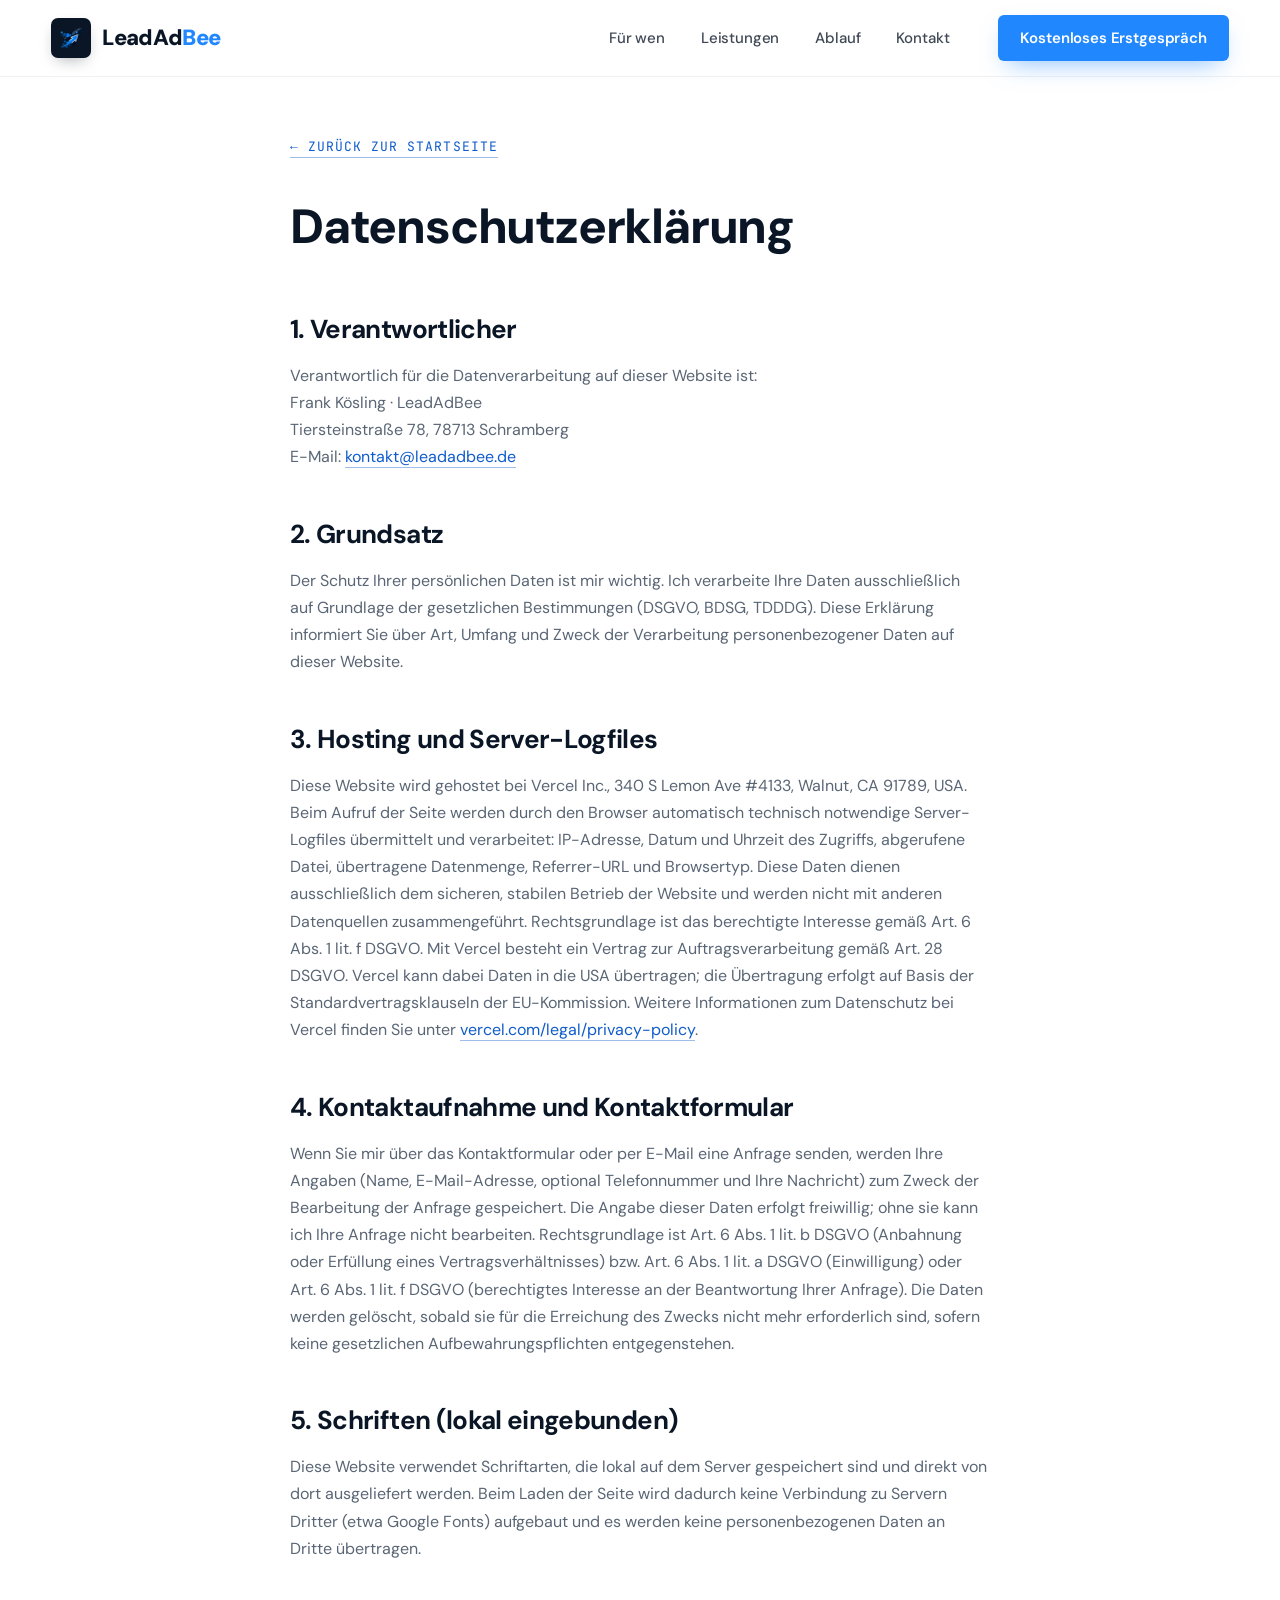
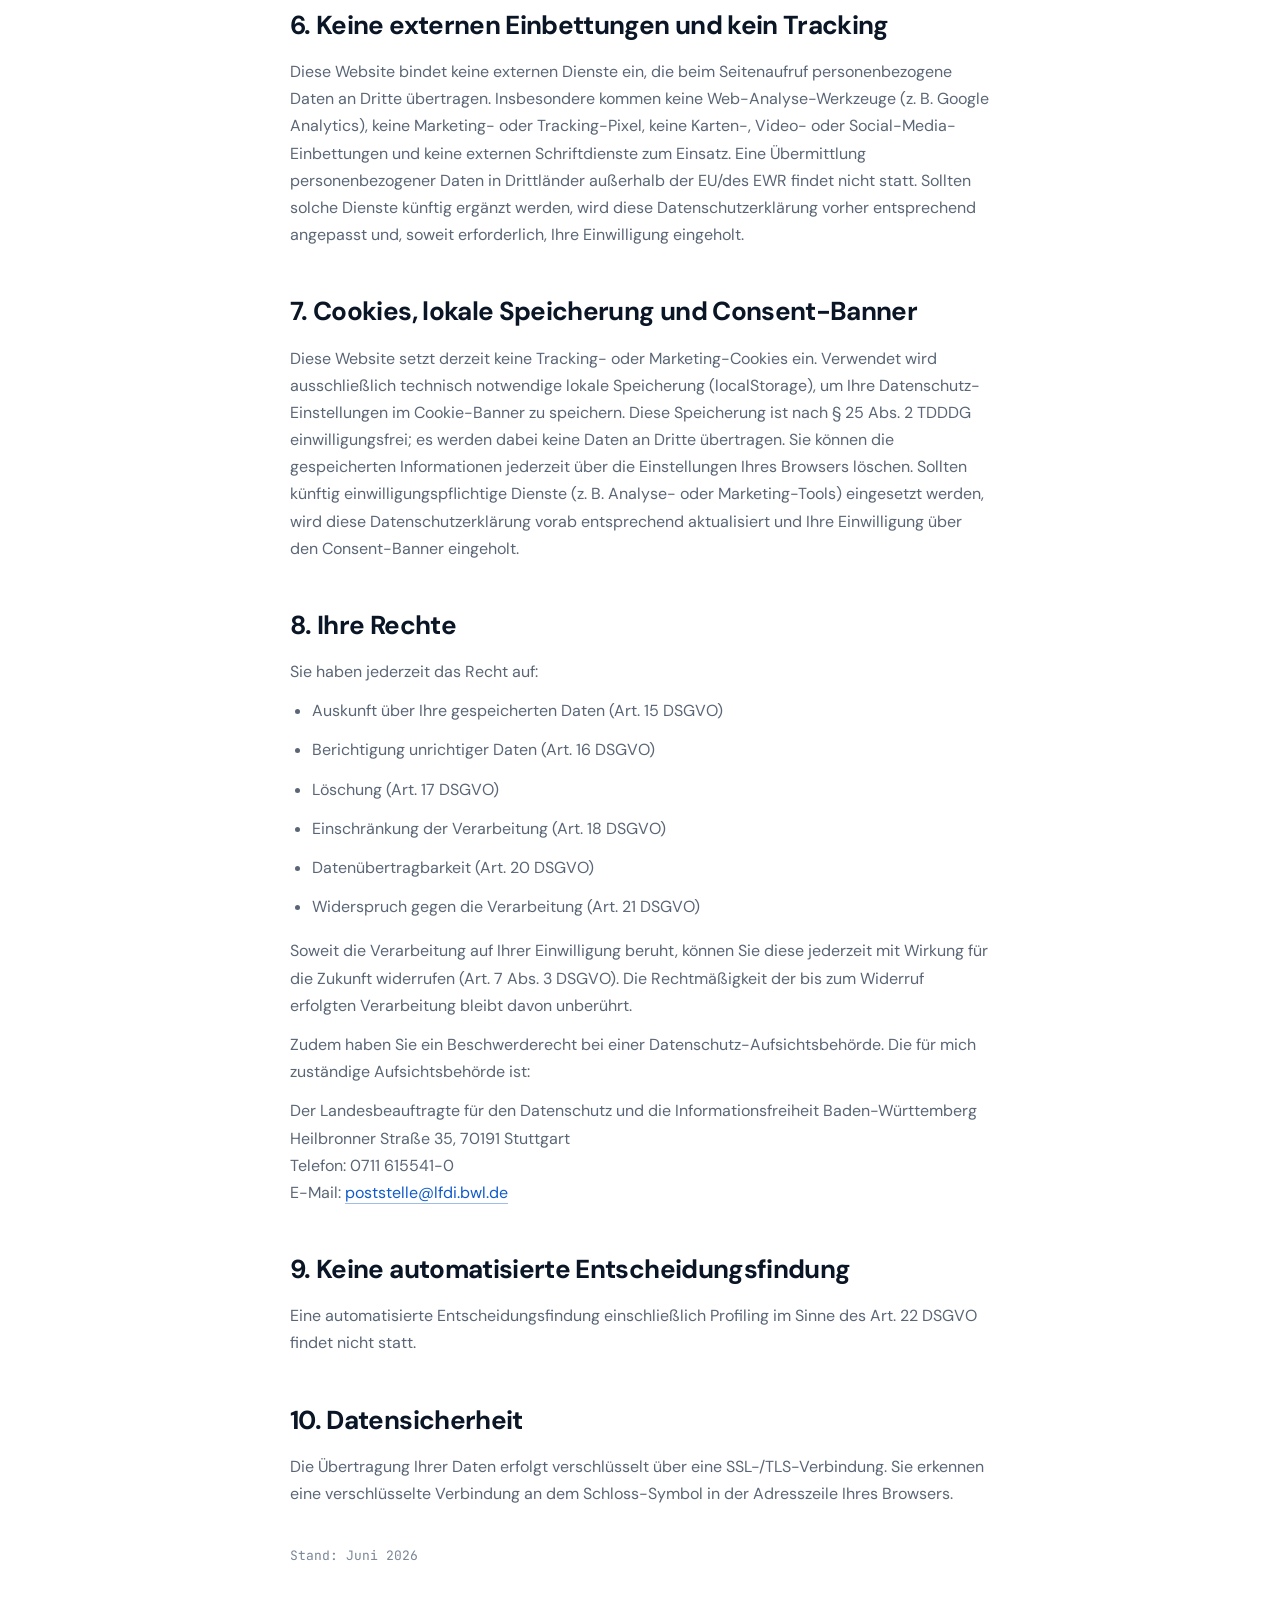
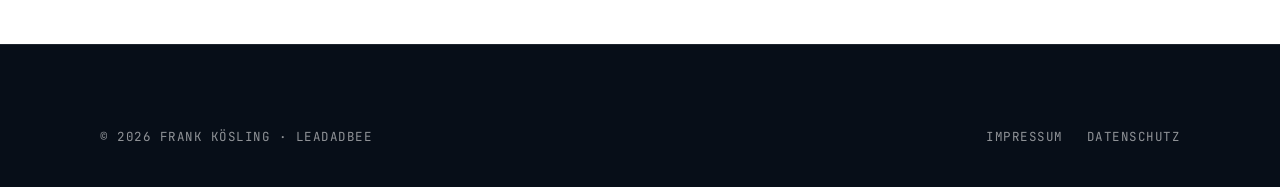
==== commit b785d748: "Fixes: Google Fonts aus Unterseiten entfernt, Hoster Vercel, Datenschutz §7 aktualisiert, og:image a" ====
--- a/datenschutz.html
+++ b/datenschutz.html
@@ -6,9 +6,6 @@
 <title>Datenschutzerklärung · LeadAdBee</title>
 <meta name="robots" content="noindex" />
 <link rel="icon" href="favicon.png" />
-<link rel="preconnect" href="https://fonts.googleapis.com" />
-<link rel="preconnect" href="https://fonts.gstatic.com" crossorigin />
-<link href="https://fonts.googleapis.com/css2?family=DM+Sans:wght@400;500;600;700;800;900&family=JetBrains+Mono:wght@400;500;600&display=swap" rel="stylesheet" />
 <link rel="stylesheet" href="styles.css" />
 </head>
 <body>
@@ -51,7 +48,7 @@
     <p>Der Schutz Ihrer persönlichen Daten ist mir wichtig. Ich verarbeite Ihre Daten ausschließlich auf Grundlage der gesetzlichen Bestimmungen (DSGVO, BDSG, TDDDG). Diese Erklärung informiert Sie über Art, Umfang und Zweck der Verarbeitung personenbezogener Daten auf dieser Website.</p>
 
     <h2>3. Hosting und Server-Logfiles</h2>
-    <p>Diese Website wird bei einem Dienstleister in Deutschland gehostet (Hoster: manitu GmbH, St. Wendel, Deutschland). Beim Aufruf der Seite werden durch den Browser automatisch technisch notwendige Server-Logfiles übermittelt und verarbeitet: IP-Adresse, Datum und Uhrzeit des Zugriffs, abgerufene Datei, übertragene Datenmenge, Referrer-URL und Browsertyp. Diese Daten dienen ausschließlich dem sicheren, stabilen Betrieb der Website und werden nicht mit anderen Datenquellen zusammengeführt. Rechtsgrundlage ist das berechtigte Interesse gemäß Art. 6 Abs. 1 lit. f DSGVO. Die Logfiles werden nach spätestens 7 Tagen gelöscht, soweit sie nicht zur Aufklärung eines konkreten Sicherheitsvorfalls länger benötigt werden. Mit dem Hoster besteht ein Vertrag zur Auftragsverarbeitung gemäß Art. 28 DSGVO.</p>
+    <p>Diese Website wird gehostet bei Vercel Inc., 340 S Lemon Ave #4133, Walnut, CA 91789, USA. Beim Aufruf der Seite werden durch den Browser automatisch technisch notwendige Server-Logfiles übermittelt und verarbeitet: IP-Adresse, Datum und Uhrzeit des Zugriffs, abgerufene Datei, übertragene Datenmenge, Referrer-URL und Browsertyp. Diese Daten dienen ausschließlich dem sicheren, stabilen Betrieb der Website und werden nicht mit anderen Datenquellen zusammengeführt. Rechtsgrundlage ist das berechtigte Interesse gemäß Art. 6 Abs. 1 lit. f DSGVO. Mit Vercel besteht ein Vertrag zur Auftragsverarbeitung gemäß Art. 28 DSGVO. Vercel kann dabei Daten in die USA übertragen; die Übertragung erfolgt auf Basis der Standardvertragsklauseln der EU-Kommission. Weitere Informationen zum Datenschutz bei Vercel finden Sie unter <a href="https://vercel.com/legal/privacy-policy" target="_blank" rel="noopener">vercel.com/legal/privacy-policy</a>.</p>
 
     <h2>4. Kontaktaufnahme und Kontaktformular</h2>
     <p>Wenn Sie mir über das Kontaktformular oder per E-Mail eine Anfrage senden, werden Ihre Angaben (Name, E-Mail-Adresse, optional Telefonnummer und Ihre Nachricht) zum Zweck der Bearbeitung der Anfrage gespeichert. Die Angabe dieser Daten erfolgt freiwillig; ohne sie kann ich Ihre Anfrage nicht bearbeiten. Rechtsgrundlage ist Art. 6 Abs. 1 lit. b DSGVO (Anbahnung oder Erfüllung eines Vertragsverhältnisses) bzw. Art. 6 Abs. 1 lit. a DSGVO (Einwilligung) oder Art. 6 Abs. 1 lit. f DSGVO (berechtigtes Interesse an der Beantwortung Ihrer Anfrage). Die Daten werden gelöscht, sobald sie für die Erreichung des Zwecks nicht mehr erforderlich sind, sofern keine gesetzlichen Aufbewahrungspflichten entgegenstehen.</p>
@@ -62,8 +59,8 @@
     <h2>6. Keine externen Einbettungen und kein Tracking</h2>
     <p>Diese Website bindet keine externen Dienste ein, die beim Seitenaufruf personenbezogene Daten an Dritte übertragen. Insbesondere kommen keine Web-Analyse-Werkzeuge (z. B. Google Analytics), keine Marketing- oder Tracking-Pixel, keine Karten-, Video- oder Social-Media-Einbettungen und keine externen Schriftdienste zum Einsatz. Eine Übermittlung personenbezogener Daten in Drittländer außerhalb der EU/des EWR findet nicht statt. Sollten solche Dienste künftig ergänzt werden, wird diese Datenschutzerklärung vorher entsprechend angepasst und, soweit erforderlich, Ihre Einwilligung eingeholt.</p>
 
-    <h2>7. Cookies und lokale Speicherung</h2>
-    <p>Diese Website setzt keine Tracking- oder Marketing-Cookies ein und nutzt keine einwilligungspflichtigen Technologien. Verwendet wird ausschließlich technisch notwendige lokale Speicherung, die für den Betrieb der Website erforderlich ist (z. B. das Merken eines einmal geschlossenen Hinweises im lokalen Speicher Ihres Browsers / localStorage). Diese Speicherung ist nach § 25 Abs. 2 TDDDG einwilligungsfrei; es werden dabei keine Daten an mich oder an Dritte übertragen. Ein Cookie-Einwilligungsbanner ist daher nicht erforderlich. Sie können die gespeicherten Informationen jederzeit über die Einstellungen Ihres Browsers löschen.</p>
+    <h2>7. Cookies, lokale Speicherung und Consent-Banner</h2>
+    <p>Diese Website setzt derzeit keine Tracking- oder Marketing-Cookies ein. Verwendet wird ausschließlich technisch notwendige lokale Speicherung (localStorage), um Ihre Datenschutz-Einstellungen im Cookie-Banner zu speichern. Diese Speicherung ist nach § 25 Abs. 2 TDDDG einwilligungsfrei; es werden dabei keine Daten an Dritte übertragen. Sie können die gespeicherten Informationen jederzeit über die Einstellungen Ihres Browsers löschen. Sollten künftig einwilligungspflichtige Dienste (z. B. Analyse- oder Marketing-Tools) eingesetzt werden, wird diese Datenschutzerklärung vorab entsprechend aktualisiert und Ihre Einwilligung über den Consent-Banner eingeholt.</p>
 
     <h2>8. Ihre Rechte</h2>
     <p>Sie haben jederzeit das Recht auf:</p>
--- a/styles.css
+++ b/styles.css
@@ -1,3 +1,39 @@
+/* =========================================================
+   Selbst gehostete Schriften — kein Google Fonts Kontakt
+   ========================================================= */
+@font-face {
+  font-family: 'DM Sans';
+  font-style: normal;
+  font-weight: 400 900;
+  font-display: swap;
+  src: url('fonts/dm-sans-latin-ext.woff2') format('woff2');
+  unicode-range: U+0100-02BA, U+02BD-02C5, U+02C7-02CC, U+02CE-02D7, U+02DD-02FF, U+0304, U+0308, U+0329, U+1D00-1DBF, U+1E00-1E9F, U+1EF2-1EFF, U+2020, U+20A0-20AB, U+20AD-20C0, U+2113, U+2C60-2C7F, U+A720-A7FF;
+}
+@font-face {
+  font-family: 'DM Sans';
+  font-style: normal;
+  font-weight: 400 900;
+  font-display: swap;
+  src: url('fonts/dm-sans-latin.woff2') format('woff2');
+  unicode-range: U+0000-00FF, U+0131, U+0152-0153, U+02BB-02BC, U+02C6, U+02DA, U+02DC, U+0304, U+0308, U+0329, U+2000-206F, U+20AC, U+2122, U+2191, U+2193, U+2212, U+2215, U+FEFF, U+FFFD;
+}
+@font-face {
+  font-family: 'JetBrains Mono';
+  font-style: normal;
+  font-weight: 400 600;
+  font-display: swap;
+  src: url('fonts/jetbrains-mono-latin-ext.woff2') format('woff2');
+  unicode-range: U+0100-02BA, U+02BD-02C5, U+02C7-02CC, U+02CE-02D7, U+02DD-02FF, U+0304, U+0308, U+0329, U+1D00-1DBF, U+1E00-1E9F, U+1EF2-1EFF, U+2020, U+20A0-20AB, U+20AD-20C0, U+2113, U+2C60-2C7F, U+A720-A7FF;
+}
+@font-face {
+  font-family: 'JetBrains Mono';
+  font-style: normal;
+  font-weight: 400 600;
+  font-display: swap;
+  src: url('fonts/jetbrains-mono-latin.woff2') format('woff2');
+  unicode-range: U+0000-00FF, U+0131, U+0152-0153, U+02BB-02BC, U+02C6, U+02DA, U+02DC, U+0304, U+0308, U+0329, U+2000-206F, U+20AC, U+2122, U+2191, U+2193, U+2212, U+2215, U+FEFF, U+FFFD;
+}
+
 /* =========================================================
    LeadAdBee — Landingpage · CLEAN / HELL Variante
    Gleiche CI-Bausteine (Boost-Blau, DM Sans, JetBrains Mono,
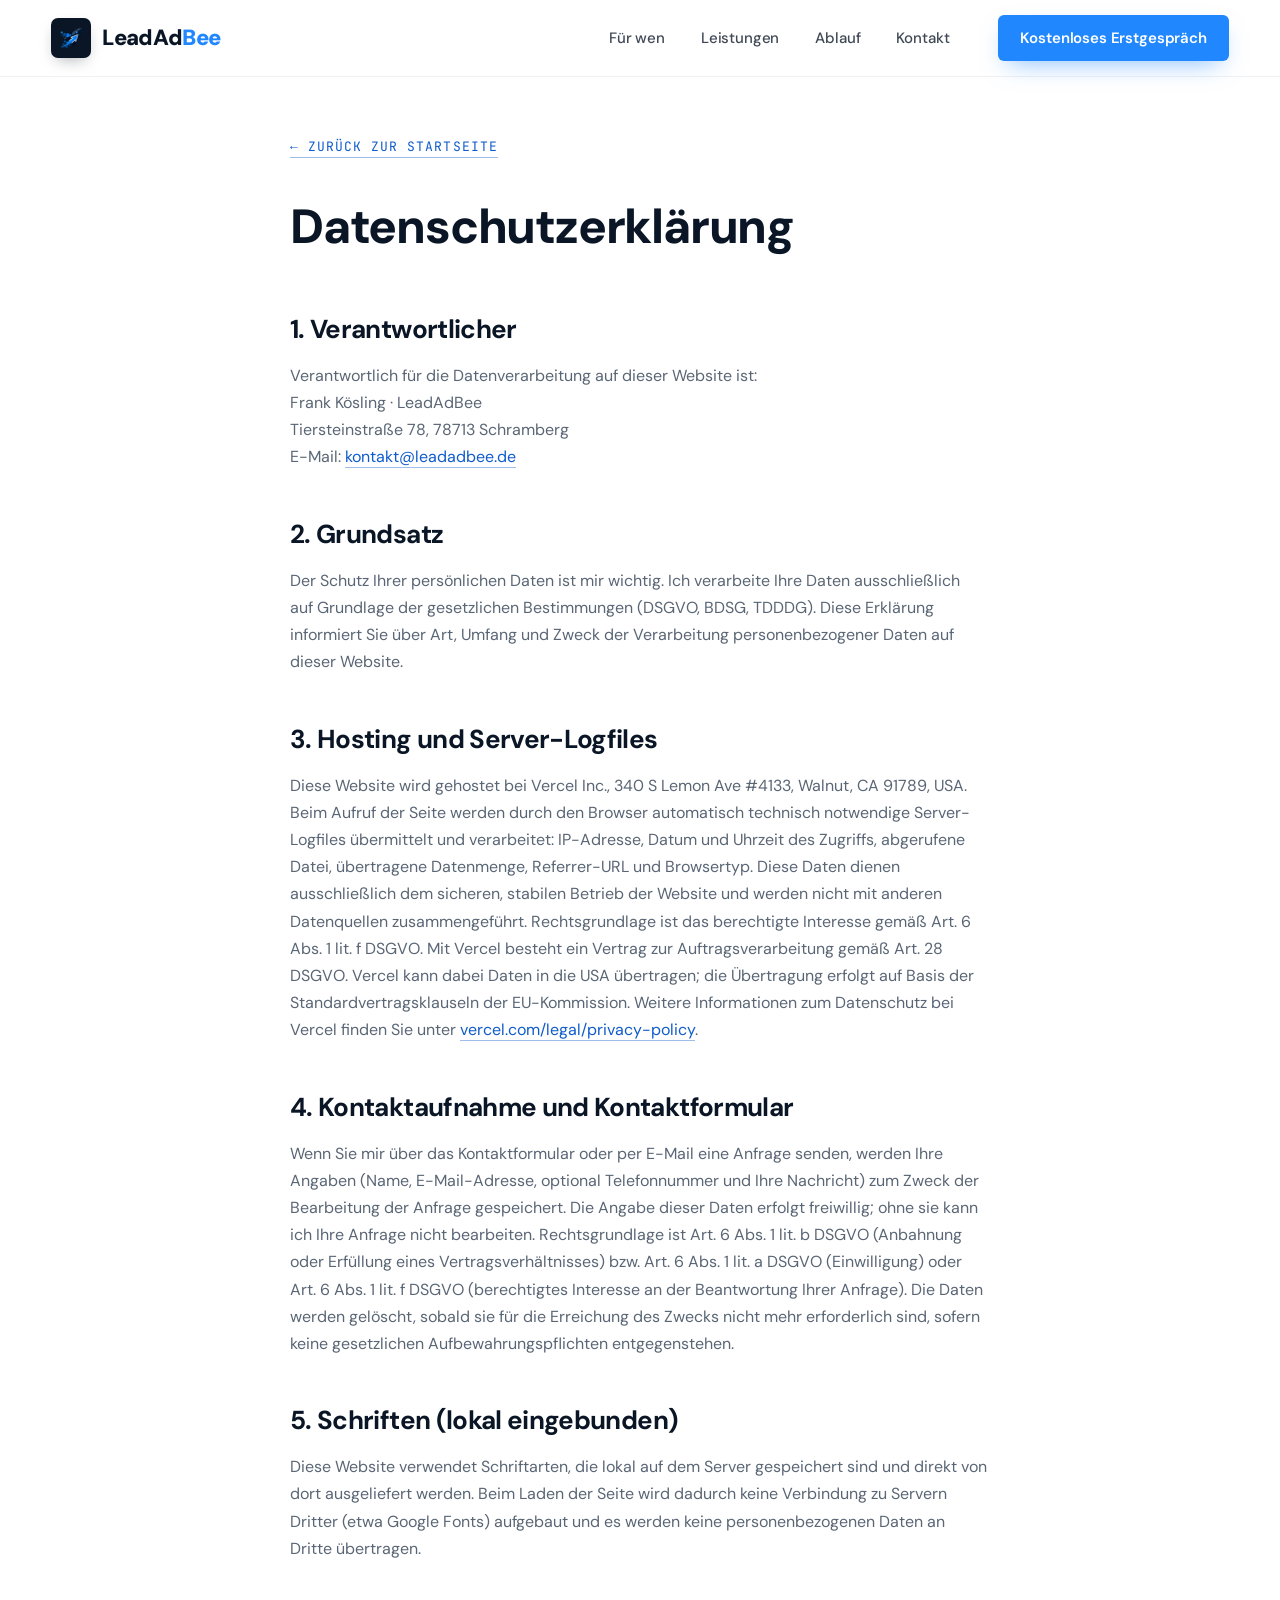
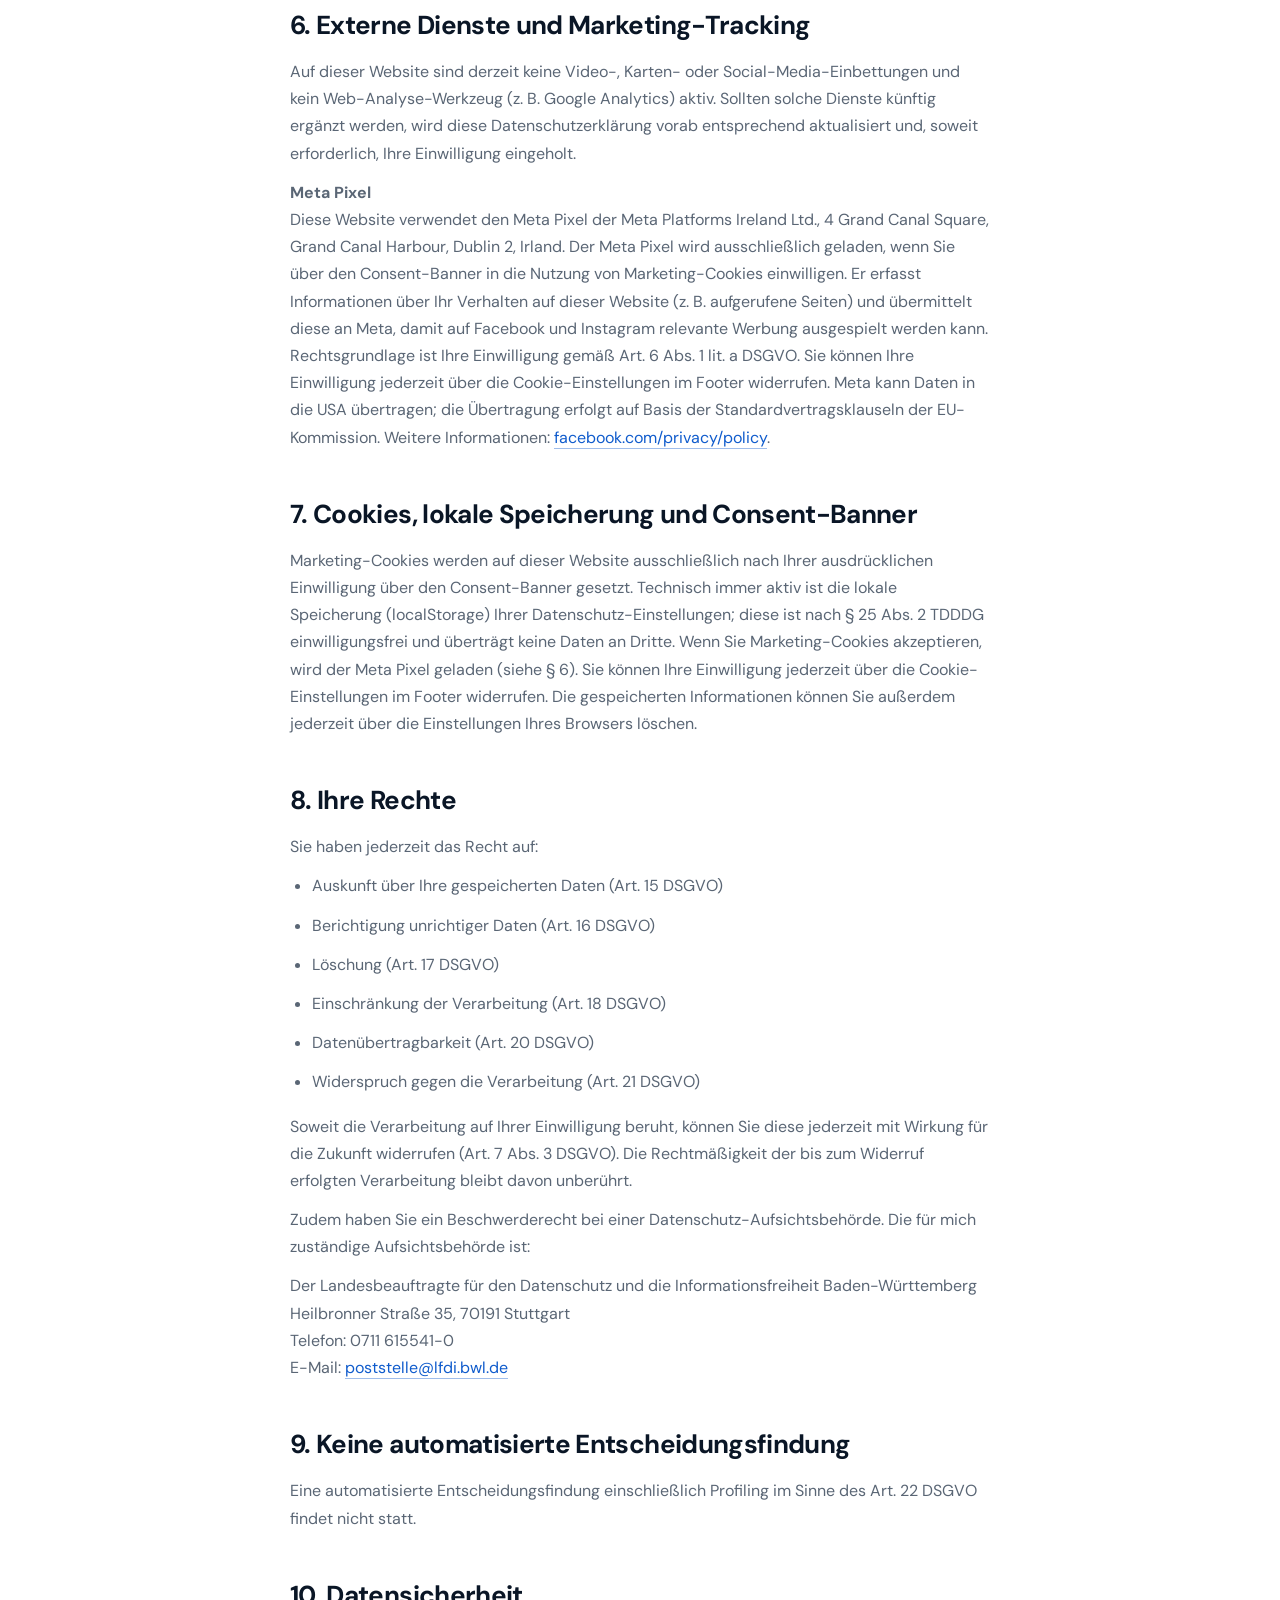
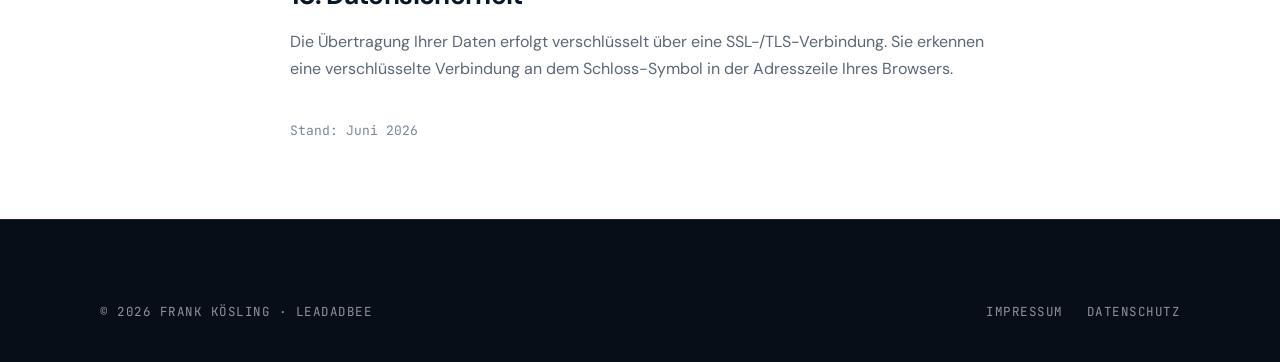
==== commit 4f5ba883: "Datenschutz §6 und §7 auf Meta Pixel aktualisiert" ====
--- a/datenschutz.html
+++ b/datenschutz.html
@@ -6,6 +6,8 @@
 <title>Datenschutzerklärung · LeadAdBee</title>
 <meta name="robots" content="noindex" />
 <link rel="icon" href="favicon.png" />
+<link rel="apple-touch-icon" href="favicon.png" />
+<link rel="manifest" href="manifest.json" />
 <link rel="stylesheet" href="styles.css" />
 </head>
 <body>
@@ -56,11 +58,13 @@
     <h2>5. Schriften (lokal eingebunden)</h2>
     <p>Diese Website verwendet Schriftarten, die lokal auf dem Server gespeichert sind und direkt von dort ausgeliefert werden. Beim Laden der Seite wird dadurch keine Verbindung zu Servern Dritter (etwa Google Fonts) aufgebaut und es werden keine personenbezogenen Daten an Dritte übertragen.</p>
 
-    <h2>6. Keine externen Einbettungen und kein Tracking</h2>
-    <p>Diese Website bindet keine externen Dienste ein, die beim Seitenaufruf personenbezogene Daten an Dritte übertragen. Insbesondere kommen keine Web-Analyse-Werkzeuge (z. B. Google Analytics), keine Marketing- oder Tracking-Pixel, keine Karten-, Video- oder Social-Media-Einbettungen und keine externen Schriftdienste zum Einsatz. Eine Übermittlung personenbezogener Daten in Drittländer außerhalb der EU/des EWR findet nicht statt. Sollten solche Dienste künftig ergänzt werden, wird diese Datenschutzerklärung vorher entsprechend angepasst und, soweit erforderlich, Ihre Einwilligung eingeholt.</p>
+    <h2>6. Externe Dienste und Marketing-Tracking</h2>
+    <p>Auf dieser Website sind derzeit keine Video-, Karten- oder Social-Media-Einbettungen und kein Web-Analyse-Werkzeug (z. B. Google Analytics) aktiv. Sollten solche Dienste künftig ergänzt werden, wird diese Datenschutzerklärung vorab entsprechend aktualisiert und, soweit erforderlich, Ihre Einwilligung eingeholt.</p>
+    <p><strong>Meta Pixel</strong><br/>
+    Diese Website verwendet den Meta Pixel der Meta Platforms Ireland Ltd., 4 Grand Canal Square, Grand Canal Harbour, Dublin 2, Irland. Der Meta Pixel wird ausschließlich geladen, wenn Sie über den Consent-Banner in die Nutzung von Marketing-Cookies einwilligen. Er erfasst Informationen über Ihr Verhalten auf dieser Website (z. B. aufgerufene Seiten) und übermittelt diese an Meta, damit auf Facebook und Instagram relevante Werbung ausgespielt werden kann. Rechtsgrundlage ist Ihre Einwilligung gemäß Art. 6 Abs. 1 lit. a DSGVO. Sie können Ihre Einwilligung jederzeit über die Cookie-Einstellungen im Footer widerrufen. Meta kann Daten in die USA übertragen; die Übertragung erfolgt auf Basis der Standardvertragsklauseln der EU-Kommission. Weitere Informationen: <a href="https://www.facebook.com/privacy/policy/" target="_blank" rel="noopener">facebook.com/privacy/policy</a>.</p>
 
     <h2>7. Cookies, lokale Speicherung und Consent-Banner</h2>
-    <p>Diese Website setzt derzeit keine Tracking- oder Marketing-Cookies ein. Verwendet wird ausschließlich technisch notwendige lokale Speicherung (localStorage), um Ihre Datenschutz-Einstellungen im Cookie-Banner zu speichern. Diese Speicherung ist nach § 25 Abs. 2 TDDDG einwilligungsfrei; es werden dabei keine Daten an Dritte übertragen. Sie können die gespeicherten Informationen jederzeit über die Einstellungen Ihres Browsers löschen. Sollten künftig einwilligungspflichtige Dienste (z. B. Analyse- oder Marketing-Tools) eingesetzt werden, wird diese Datenschutzerklärung vorab entsprechend aktualisiert und Ihre Einwilligung über den Consent-Banner eingeholt.</p>
+    <p>Marketing-Cookies werden auf dieser Website ausschließlich nach Ihrer ausdrücklichen Einwilligung über den Consent-Banner gesetzt. Technisch immer aktiv ist die lokale Speicherung (localStorage) Ihrer Datenschutz-Einstellungen; diese ist nach § 25 Abs. 2 TDDDG einwilligungsfrei und überträgt keine Daten an Dritte. Wenn Sie Marketing-Cookies akzeptieren, wird der Meta Pixel geladen (siehe §&nbsp;6). Sie können Ihre Einwilligung jederzeit über die Cookie-Einstellungen im Footer widerrufen. Die gespeicherten Informationen können Sie außerdem jederzeit über die Einstellungen Ihres Browsers löschen.</p>
 
     <h2>8. Ihre Rechte</h2>
     <p>Sie haben jederzeit das Recht auf:</p>
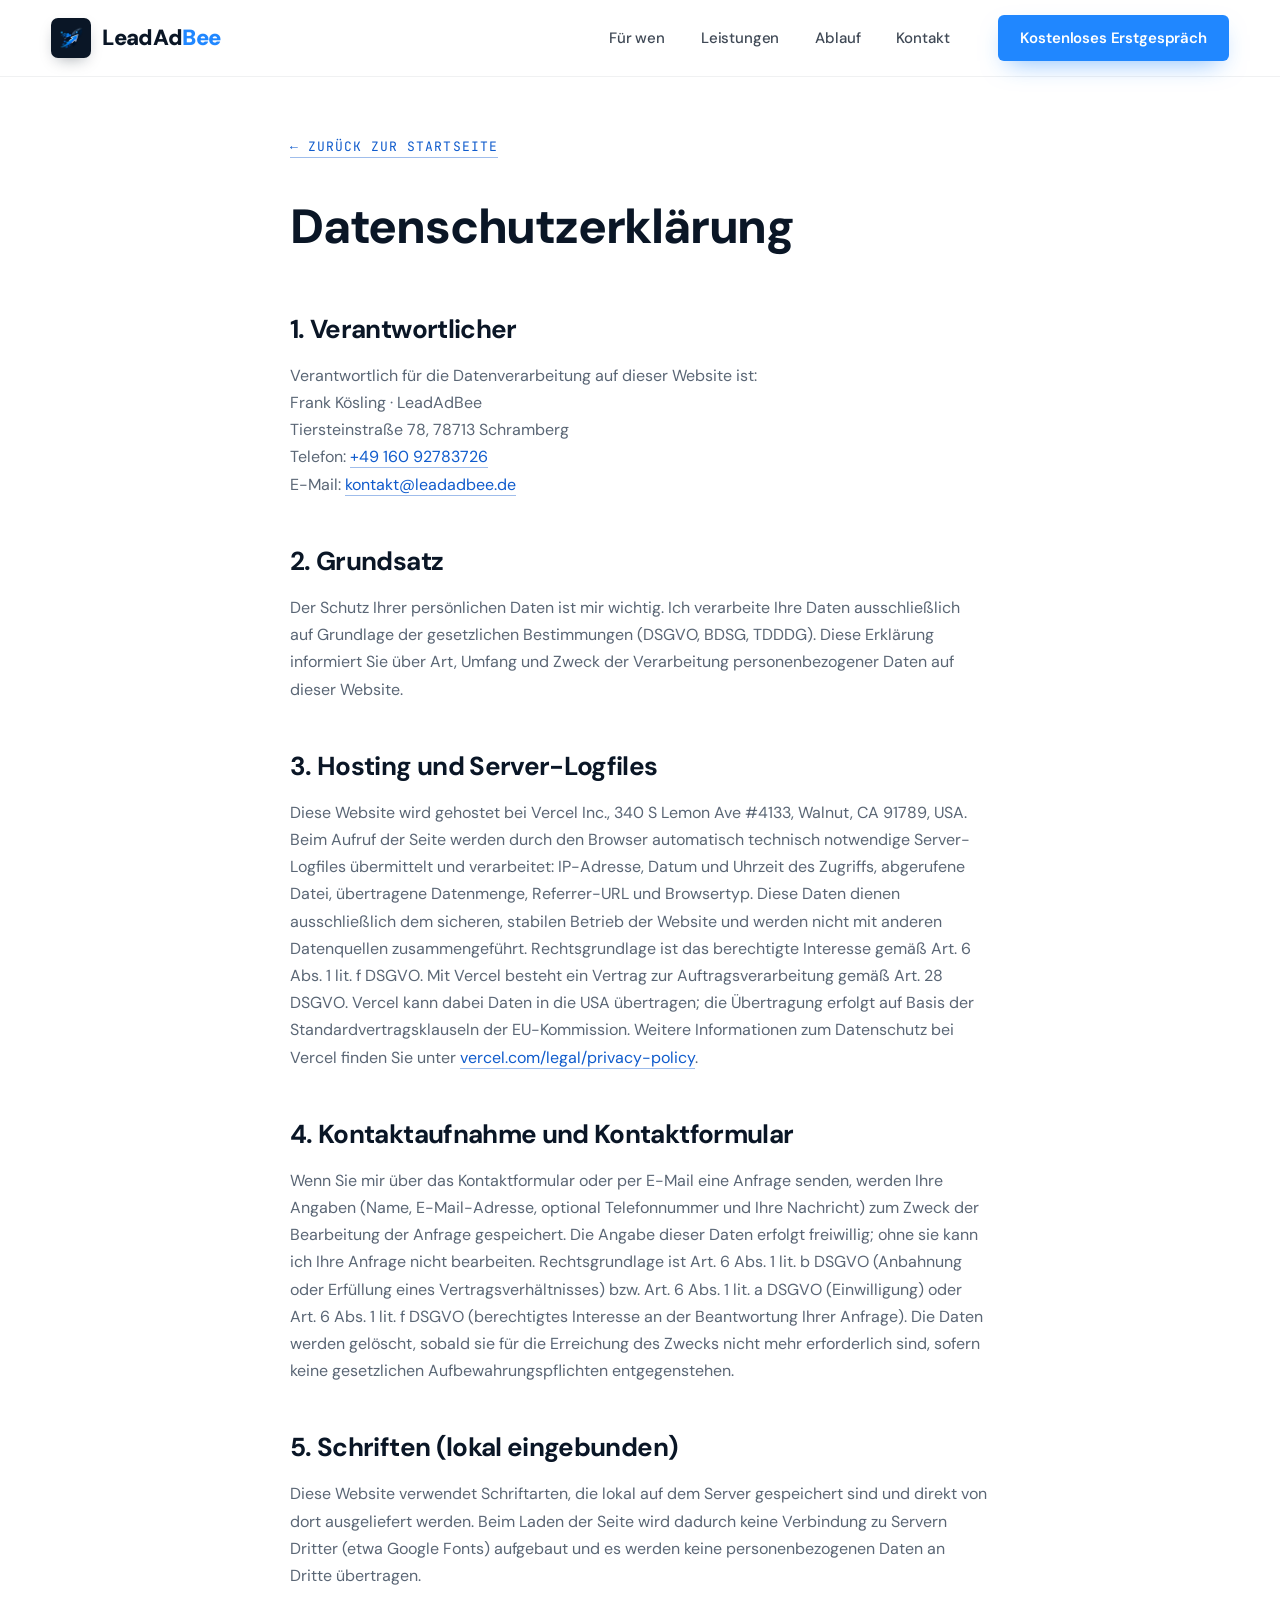
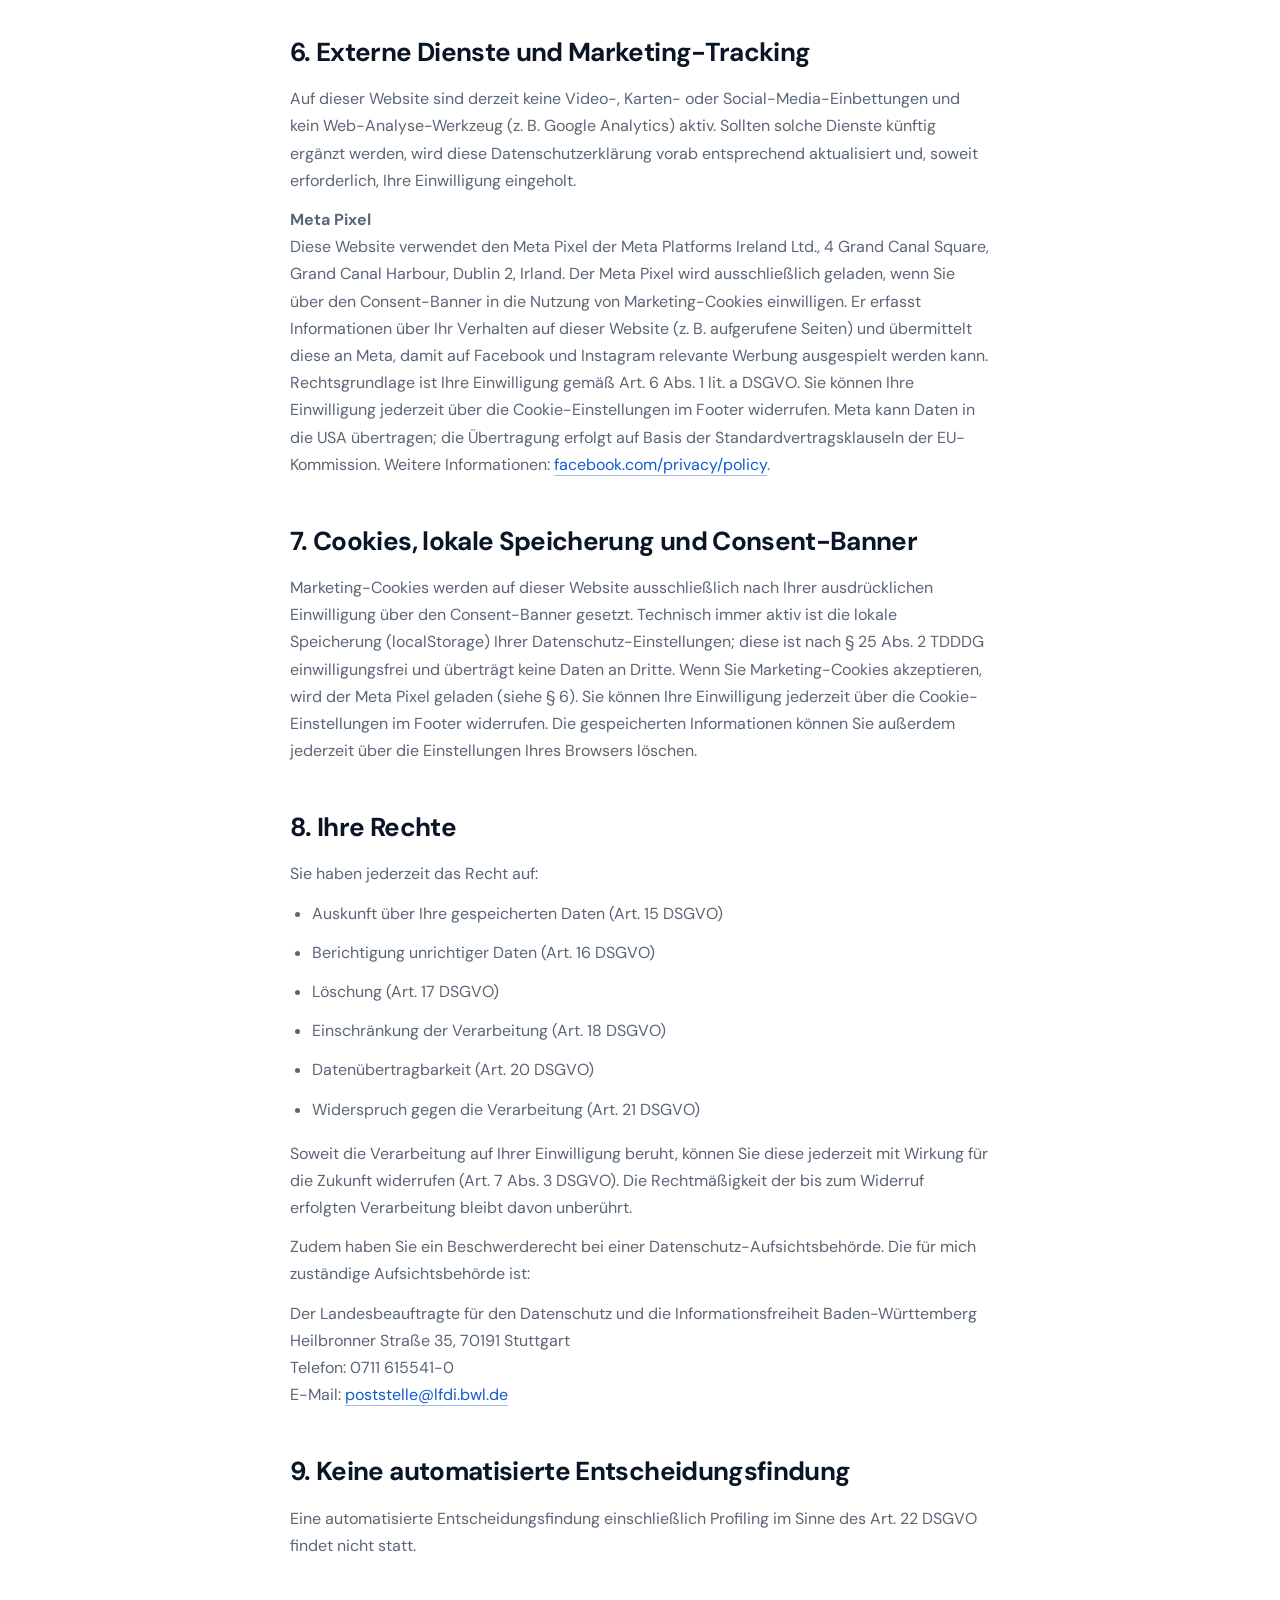
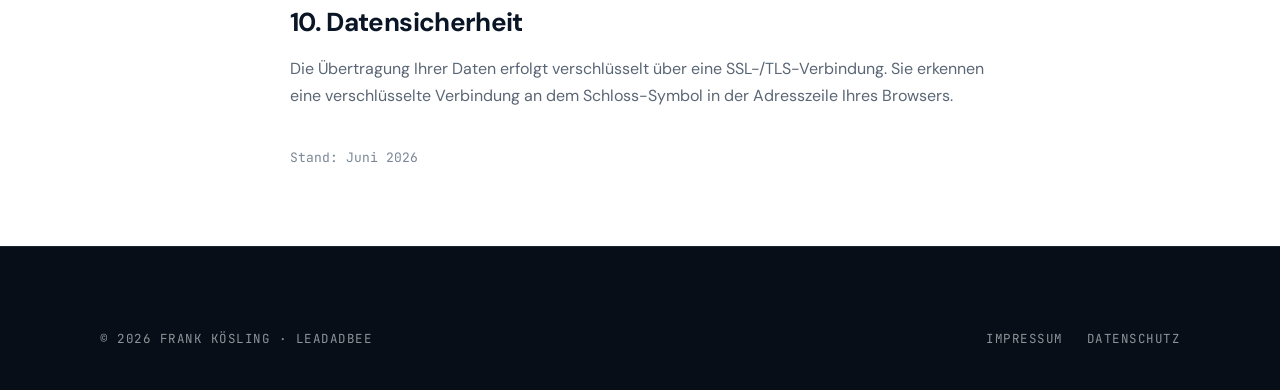
==== commit 666081cb: "Telefonnummer in Impressum und Datenschutz ergaenzt" ====
--- a/datenschutz.html
+++ b/datenschutz.html
@@ -43,6 +43,7 @@
       Verantwortlich für die Datenverarbeitung auf dieser Website ist:<br/>
       Frank Kösling · LeadAdBee<br/>
       Tiersteinstraße 78, 78713 Schramberg<br/>
+      Telefon: <a href="tel:+4916092783726">+49 160 92783726</a><br/>
       E-Mail: <a href="mailto:kontakt@leadadbee.de">kontakt@leadadbee.de</a>
     </p>
 
--- a/styles.css
+++ b/styles.css
@@ -522,6 +522,9 @@
 .footer-brand .brand-tile{ background:#fff; }
 .footer-brand .brand-word{ color:#fff; }
 .footer-claim{ color:rgba(255,255,255,0.6); margin-top:18px; max-width:34ch; font-size:16px; line-height:1.55; }
+.footer-social{ display:flex; gap:16px; margin-top:18px; }
+.footer-social a{ color:rgba(255,255,255,0.5); transition:color 0.2s; }
+.footer-social a:hover{ color:#fff; }
 .footer-col h4{ font-family:var(--mono); font-size:11.5px; letter-spacing:0.12em; text-transform:uppercase; color:var(--electric-2); font-weight:500; margin-bottom:16px; }
 .footer-col ul{ list-style:none; margin:0; padding:0; display:flex; flex-direction:column; gap:11px; }
 .footer-col a, .footer-col li{ color:rgba(255,255,255,0.74); font-size:15.5px; }
